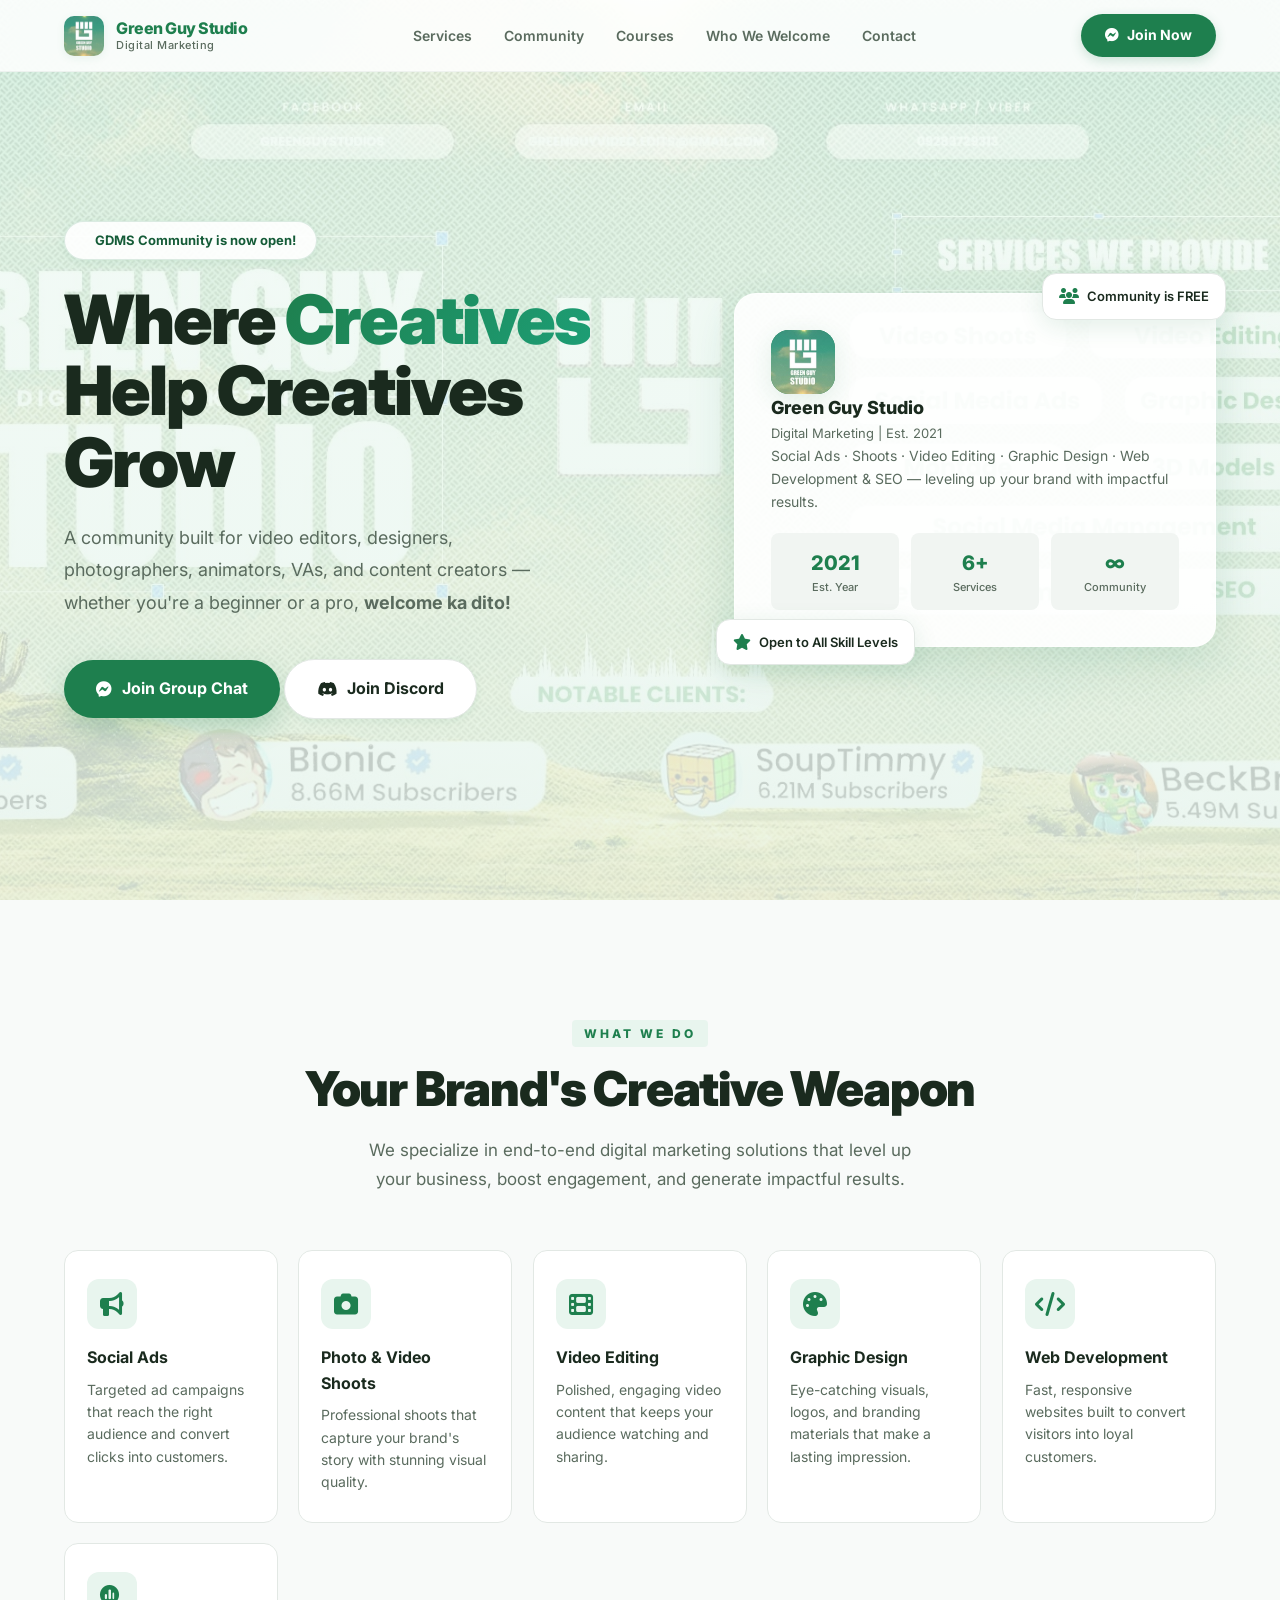
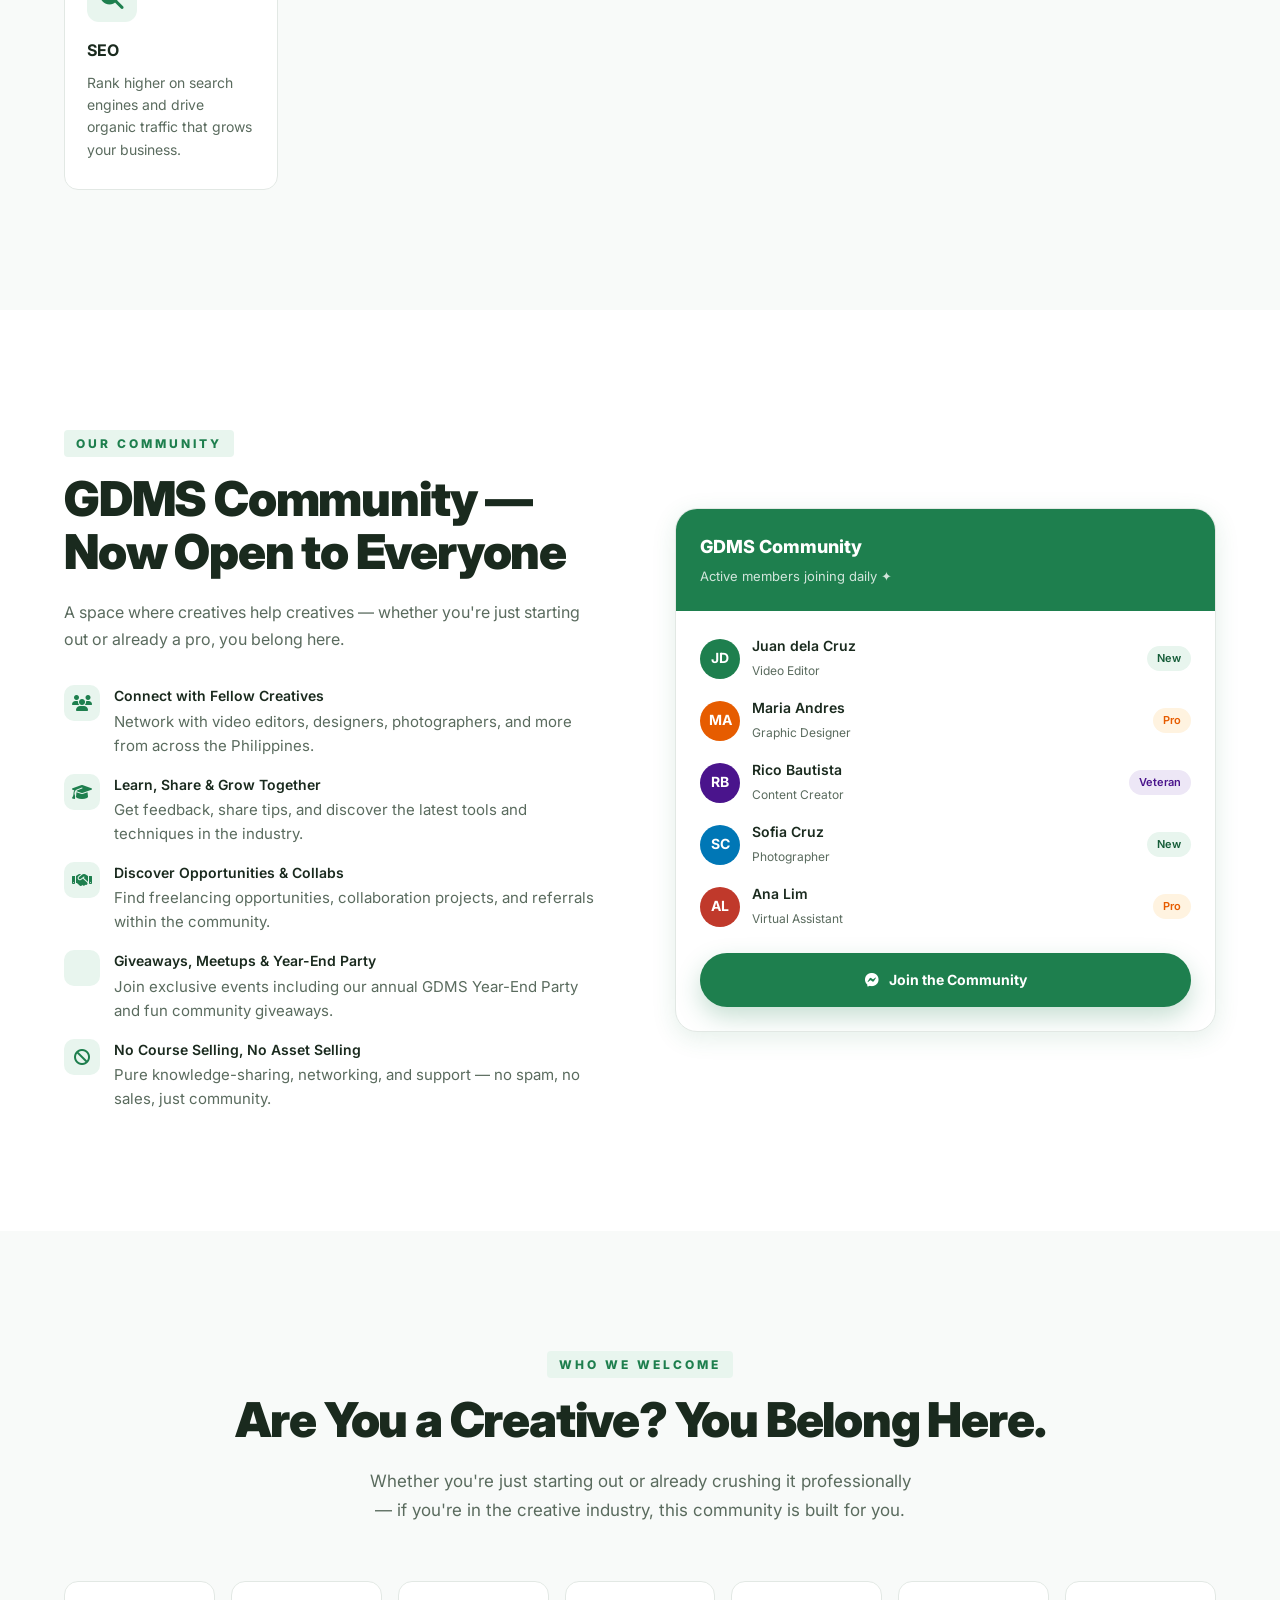
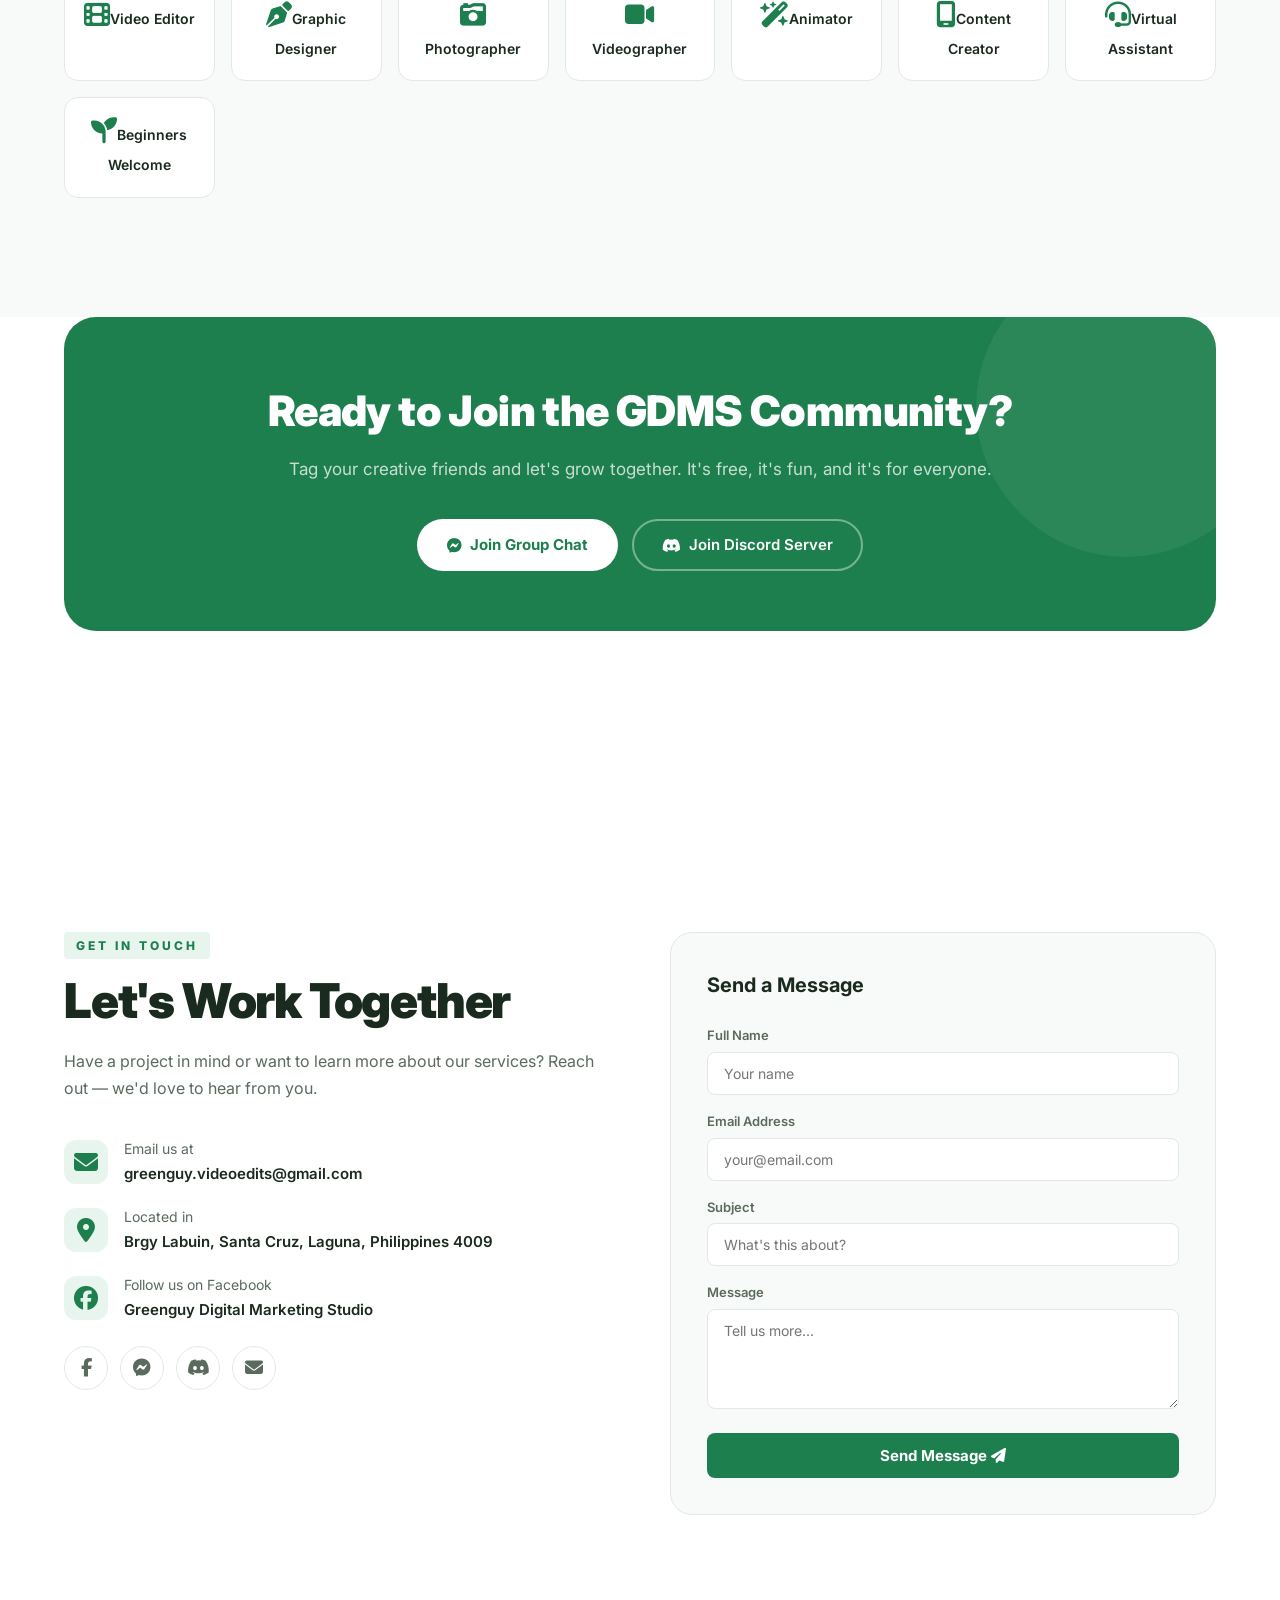
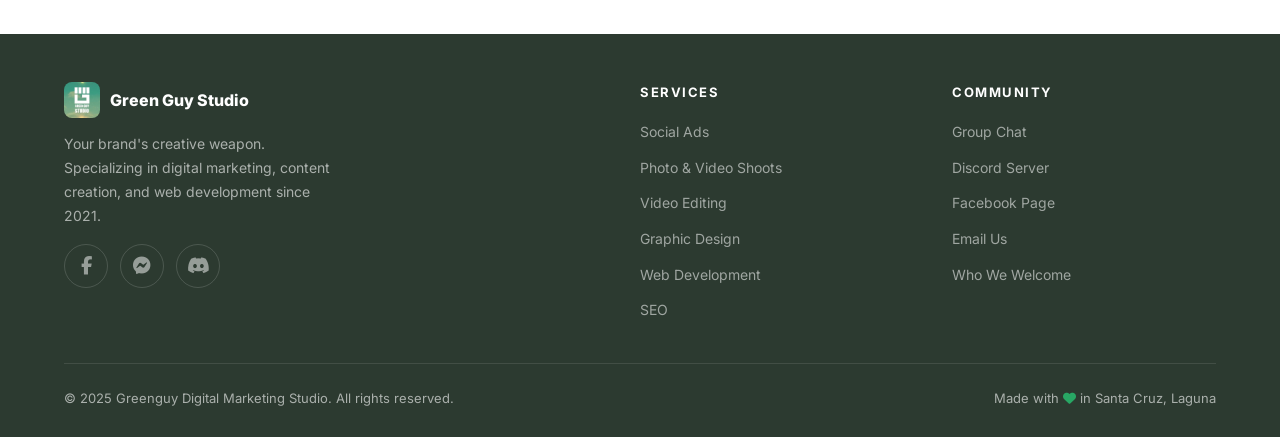
==== index.html @ 5ee25c21 "Initial commit: Organized project structure, added favicon, hero background, and courses page" ====
<!DOCTYPE html>
<html lang="en">
<head>
<meta charset="UTF-8" />
<meta name="viewport" content="width=device-width, initial-scale=1.0" />
<title>GDMS Community | Greenguy Digital Marketing Studio</title>
<link rel="icon" type="image/jpeg" href="assets/images/logo.jpg" />
<link rel="preconnect" href="https://fonts.googleapis.com" />
<link rel="preconnect" href="https://fonts.gstatic.com" crossorigin />
<link href="https://fonts.googleapis.com/css2?family=Inter:wght@300;400;500;600;700;800;900&display=swap" rel="stylesheet" />
<link rel="stylesheet" href="https://cdnjs.cloudflare.com/ajax/libs/font-awesome/6.5.0/css/all.min.css" />
<link rel="stylesheet" href="css/style.css" />
</head>
<body class="loading">

<!-- LOADER -->
<div id="loader" class="loader-wrapper">
  <div class="loader-content">
    <img src="assets/images/logo.jpg" alt="Logo" class="loader-logo">
    <div class="loader-bar"></div>
  </div>
</div>

<!-- NAV -->
<nav id="navbar">
  <a class="nav-logo" href="#">
    <img src="assets/images/logo.jpg" alt="Green Guy Studio Logo">
    <div class="nav-logo-text">Green Guy Studio <span>Digital Marketing</span></div>
  </a>
  <ul class="nav-links">
    <li><a href="#services">Services</a></li>
    <li><a href="#community">Community</a></li>
    <li><a href="courses.html">Courses</a></li>
    <li><a href="#join">Who We Welcome</a></li>
    <li><a href="#contact">Contact</a></li>
  </ul>
  <a href="https://m.me/j/AbZOnZR2vl02426i/" class="nav-cta" target="_blank"><i class="fa-brands fa-facebook-messenger"></i> Join Now</a>
  <button class="hamburger" id="hamburger" aria-label="Menu">
    <span></span><span></span><span></span>
  </button>
</nav>

<div class="mobile-menu" id="mobileMenu">
  <a href="#services" onclick="closeMobile()">Services</a>
  <a href="#community" onclick="closeMobile()">Community</a>
  <a href="courses.html" onclick="closeMobile()">Courses</a>
  <a href="#join" onclick="closeMobile()">Who We Welcome</a>
  <a href="#contact" onclick="closeMobile()">Contact</a>
  <a href="https://m.me/j/AbZOnZR2vl02426i/" target="_blank" style="color:var(--green);font-weight:700;">Join the Community →</a>
</div>

<!-- HERO -->
<section class="hero" id="home">
  <div class="hero-inner max-w">
    <div class="hero-content reveal">
      <div class="hero-badge"><span class="dot"></span> GDMS Community is now open!</div>
      <h1>Where <em>Creatives</em><br>Help Creatives Grow</h1>
      <p class="hero-desc">A community built for video editors, designers, photographers, animators, VAs, and content creators — whether you're a beginner or a pro, <strong>welcome ka dito!</strong></p>
      <div class="hero-btns">
        <a href="https://m.me/j/AbZOnZR2vl02426i/" target="_blank" class="btn-primary"><i class="fa-brands fa-facebook-messenger"></i> Join Group Chat</a>
        <a href="https://discord.gg/hYRzsxUc" target="_blank" class="btn-secondary"><i class="fa-brands fa-discord"></i> Join Discord</a>
      </div>
    </div>
    <div class="hero-visual reveal">
      <div class="hero-card-main">
        <div class="logo-wrap">
          <div class="logo-box">
            <img src="assets/images/logo.jpg" alt="Green Guy Studio Logo">
          </div>
          <div>
            <h3>Green Guy Studio</h3>
            <p>Digital Marketing | Est. 2021</p>
          </div>
        </div>
        <p style="font-size:14px;color:var(--text-muted);line-height:1.65;">Social Ads · Shoots · Video Editing · Graphic Design · Web Development &amp; SEO — leveling up your brand with impactful results.</p>
        <div class="stats-row">
          <div class="stat-box"><div class="stat-num">2021</div><div class="stat-lbl">Est. Year</div></div>
          <div class="stat-box"><div class="stat-num">6+</div><div class="stat-lbl">Services</div></div>
          <div class="stat-box"><div class="stat-num">∞</div><div class="stat-lbl">Community</div></div>
        </div>
      </div>
      <div class="badge-float top"><i class="fa-solid fa-users"></i> Community is FREE</div>
      <div class="badge-float bot"><i class="fa-solid fa-star"></i> Open to All Skill Levels</div>
    </div>
  </div>
</section>

<!-- SERVICES -->
<section class="services" id="services">
  <div class="max-w">
    <div class="center reveal">
      <div class="section-label">What We Do</div>
      <h2 class="section-title">Your Brand's Creative Weapon</h2>
      <p class="section-sub">We specialize in end-to-end digital marketing solutions that level up your business, boost engagement, and generate impactful results.</p>
    </div>
    <div class="services-grid">
      <div class="service-card reveal">
        <div class="service-icon"><i class="fa-solid fa-bullhorn"></i></div>
        <h3>Social Ads</h3>
        <p>Targeted ad campaigns that reach the right audience and convert clicks into customers.</p>
      </div>
      <div class="service-card reveal">
        <div class="service-icon"><i class="fa-solid fa-camera"></i></div>
        <h3>Photo & Video Shoots</h3>
        <p>Professional shoots that capture your brand's story with stunning visual quality.</p>
      </div>
      <div class="service-card reveal">
        <div class="service-icon"><i class="fa-solid fa-film"></i></div>
        <h3>Video Editing</h3>
        <p>Polished, engaging video content that keeps your audience watching and sharing.</p>
      </div>
      <div class="service-card reveal">
        <div class="service-icon"><i class="fa-solid fa-palette"></i></div>
        <h3>Graphic Design</h3>
        <p>Eye-catching visuals, logos, and branding materials that make a lasting impression.</p>
      </div>
      <div class="service-card reveal">
        <div class="service-icon"><i class="fa-solid fa-code"></i></div>
        <h3>Web Development</h3>
        <p>Fast, responsive websites built to convert visitors into loyal customers.</p>
      </div>
      <div class="service-card reveal">
        <div class="service-icon"><i class="fa-solid fa-magnifying-glass-chart"></i></div>
        <h3>SEO</h3>
        <p>Rank higher on search engines and drive organic traffic that grows your business.</p>
      </div>
    </div>
  </div>
</section>

<!-- COMMUNITY -->
<section id="community">
  <div class="max-w community-inner">
    <div class="reveal">
      <div class="section-label">Our Community</div>
      <h2 class="section-title">GDMS Community — Now Open to Everyone</h2>
      <p style="font-size:16px;color:var(--text-muted);line-height:1.7;margin-bottom:8px;">A space where creatives help creatives — whether you're just starting out or already a pro, you belong here.</p>
      <ul class="benefits-list">
        <li>
          <div class="icon-wrap"><i class="fa-solid fa-users"></i></div>
          <div><strong>Connect with Fellow Creatives</strong>Network with video editors, designers, photographers, and more from across the Philippines.</div>
        </li>
        <li>
          <div class="icon-wrap"><i class="fa-solid fa-graduation-cap"></i></div>
          <div><strong>Learn, Share & Grow Together</strong>Get feedback, share tips, and discover the latest tools and techniques in the industry.</div>
        </li>
        <li>
          <div class="icon-wrap"><i class="fa-solid fa-handshake"></i></div>
          <div><strong>Discover Opportunities & Collabs</strong>Find freelancing opportunities, collaboration projects, and referrals within the community.</div>
        </li>
        <li>
          <div class="icon-wrap"><i class="fa-solid fa-party-horn"></i></div>
          <div><strong>Giveaways, Meetups & Year-End Party</strong>Join exclusive events including our annual GDMS Year-End Party and fun community giveaways.</div>
        </li>
        <li>
          <div class="icon-wrap"><i class="fa-solid fa-ban"></i></div>
          <div><strong>No Course Selling, No Asset Selling</strong>Pure knowledge-sharing, networking, and support — no spam, no sales, just community.</div>
        </li>
      </ul>
    </div>
    <div class="community-visual reveal">
      <div class="comm-card">
        <div class="comm-card-header">
          <h3>GDMS Community</h3>
          <p>Active members joining daily ✦</p>
        </div>
        <div class="comm-card-body">
          <div class="member-row">
            <div class="avatar" style="background:#1e7f4e;">JD</div>
            <div class="member-info"><strong>Juan dela Cruz</strong><span>Video Editor</span></div>
            <span class="member-badge badge-new">New</span>
          </div>
          <div class="member-row">
            <div class="avatar" style="background:#e65c00;">MA</div>
            <div class="member-info"><strong>Maria Andres</strong><span>Graphic Designer</span></div>
            <span class="member-badge badge-pro">Pro</span>
          </div>
          <div class="member-row">
            <div class="avatar" style="background:#4a148c;">RB</div>
            <div class="member-info"><strong>Rico Bautista</strong><span>Content Creator</span></div>
            <span class="member-badge badge-vet">Veteran</span>
          </div>
          <div class="member-row">
            <div class="avatar" style="background:#0077b6;">SC</div>
            <div class="member-info"><strong>Sofia Cruz</strong><span>Photographer</span></div>
            <span class="member-badge badge-new">New</span>
          </div>
          <div class="member-row">
            <div class="avatar" style="background:#c0392b;">AL</div>
            <div class="member-info"><strong>Ana Lim</strong><span>Virtual Assistant</span></div>
            <span class="member-badge badge-pro">Pro</span>
          </div>
          <div style="text-align:center;margin-top:8px;">
            <a href="https://m.me/j/AbZOnZR2vl02426i/" target="_blank" class="btn-primary" style="width:100%;justify-content:center;font-size:14px;">
              <i class="fa-brands fa-facebook-messenger"></i> Join the Community
            </a>
          </div>
        </div>
      </div>
    </div>
  </div>
</section>

<!-- WHO WE WELCOME -->
<section class="welcome" id="join">
  <div class="max-w">
    <div class="center reveal">
      <div class="section-label">Who We Welcome</div>
      <h2 class="section-title">Are You a Creative? You Belong Here.</h2>
      <p class="section-sub">Whether you're just starting out or already crushing it professionally — if you're in the creative industry, this community is built for you.</p>
    </div>
    <div class="roles-grid reveal">
      <div class="role-pill"><i class="fa-solid fa-film"></i>Video Editor</div>
      <div class="role-pill"><i class="fa-solid fa-pen-nib"></i>Graphic Designer</div>
      <div class="role-pill"><i class="fa-solid fa-camera-retro"></i>Photographer</div>
      <div class="role-pill"><i class="fa-solid fa-video"></i>Videographer</div>
      <div class="role-pill"><i class="fa-solid fa-wand-magic-sparkles"></i>Animator</div>
      <div class="role-pill"><i class="fa-solid fa-mobile-screen"></i>Content Creator</div>
      <div class="role-pill"><i class="fa-solid fa-headset"></i>Virtual Assistant</div>
      <div class="role-pill"><i class="fa-solid fa-seedling"></i>Beginners Welcome</div>
    </div>
  </div>
</section>

<!-- CTA BANNER -->
<div style="padding: 0 5% 90px;">
  <div class="cta-banner max-w reveal">
    <h2>Ready to Join the GDMS Community?</h2>
    <p>Tag your creative friends and let's grow together. It's free, it's fun, and it's for everyone.</p>
    <div class="cta-btns">
      <a href="https://m.me/j/AbZOnZR2vl02426i/" target="_blank" class="btn-white"><i class="fa-brands fa-facebook-messenger"></i> Join Group Chat</a>
      <a href="https://discord.gg/hYRzsxUc" target="_blank" class="btn-outline-white"><i class="fa-brands fa-discord"></i> Join Discord Server</a>
    </div>
  </div>
</div>

<!-- CONTACT -->
<section id="contact">
  <div class="max-w contact-inner">
    <div class="reveal">
      <div class="section-label">Get in Touch</div>
      <h2 class="section-title">Let's Work Together</h2>
      <p style="font-size:16px;color:var(--text-muted);line-height:1.7;margin-bottom:36px;">Have a project in mind or want to learn more about our services? Reach out — we'd love to hear from you.</p>
      <div class="contact-info">
        <div class="contact-item">
          <div class="contact-icon"><i class="fa-solid fa-envelope"></i></div>
          <div>
            <p>Email us at</p>
            <a href="mailto:greenguy.videoedits@gmail.com">greenguy.videoedits@gmail.com</a>
          </div>
        </div>
        <div class="contact-item">
          <div class="contact-icon"><i class="fa-solid fa-location-dot"></i></div>
          <div>
            <p>Located in</p>
            <a href="#">Brgy Labuin, Santa Cruz, Laguna, Philippines 4009</a>
          </div>
        </div>
        <div class="contact-item">
          <div class="contact-icon"><i class="fa-brands fa-facebook"></i></div>
          <div>
            <p>Follow us on Facebook</p>
            <a href="https://www.facebook.com/greenguydms/" target="_blank">Greenguy Digital Marketing Studio</a>
          </div>
        </div>
      </div>
      <div class="social-links" style="margin-top:24px;">
        <a href="https://www.facebook.com/greenguydms/" target="_blank" class="social-btn" aria-label="Facebook"><i class="fa-brands fa-facebook-f"></i></a>
        <a href="https://m.me/j/AbZOnZR2vl02426i/" target="_blank" class="social-btn" aria-label="Messenger"><i class="fa-brands fa-facebook-messenger"></i></a>
        <a href="https://discord.gg/hYRzsxUc" target="_blank" class="social-btn" aria-label="Discord"><i class="fa-brands fa-discord"></i></a>
        <a href="mailto:greenguy.videoedits@gmail.com" class="social-btn" aria-label="Email"><i class="fa-solid fa-envelope"></i></a>
      </div>
    </div>
    <div class="contact-form reveal">
      <h3>Send a Message</h3>
      <form onsubmit="handleForm(event)">
        <div class="form-group">
          <label>Full Name</label>
          <input type="text" placeholder="Your name" required />
        </div>
        <div class="form-group">
          <label>Email Address</label>
          <input type="email" placeholder="your@email.com" required />
        </div>
        <div class="form-group">
          <label>Subject</label>
          <input type="text" placeholder="What's this about?" />
        </div>
        <div class="form-group">
          <label>Message</label>
          <textarea placeholder="Tell us more..."></textarea>
        </div>
        <button type="submit" class="form-submit" id="submitBtn">Send Message <i class="fa-solid fa-paper-plane"></i></button>
      </form>
    </div>
  </div>
</section>

<!-- FOOTER -->
<footer>
  <div class="footer-inner">
    <div class="footer-brand">
      <div class="logo-row">
        <img src="assets/images/logo.jpg" alt="Green Guy Studio Logo">
        <strong>Green Guy Studio</strong>
      </div>
      <p>Your brand's creative weapon. Specializing in digital marketing, content creation, and web development since 2021.</p>
      <div class="social-links" style="margin-top:16px;">
        <a href="https://www.facebook.com/greenguydms/" target="_blank" class="social-btn" aria-label="Facebook" style="border-color:rgba(255,255,255,.15);color:rgba(255,255,255,.5);background:transparent;"><i class="fa-brands fa-facebook-f"></i></a>
        <a href="https://m.me/j/AbZOnZR2vl02426i/" target="_blank" class="social-btn" aria-label="Messenger" style="border-color:rgba(255,255,255,.15);color:rgba(255,255,255,.5);background:transparent;"><i class="fa-brands fa-facebook-messenger"></i></a>
        <a href="https://discord.gg/hYRzsxUc" target="_blank" class="social-btn" aria-label="Discord" style="border-color:rgba(255,255,255,.15);color:rgba(255,255,255,.5);background:transparent;"><i class="fa-brands fa-discord"></i></a>
      </div>
    </div>
    <div class="footer-links">
      <h4>Services</h4>
      <ul>
        <li><a href="#services">Social Ads</a></li>
        <li><a href="#services">Photo & Video Shoots</a></li>
        <li><a href="#services">Video Editing</a></li>
        <li><a href="#services">Graphic Design</a></li>
        <li><a href="#services">Web Development</a></li>
        <li><a href="#services">SEO</a></li>
      </ul>
    </div>
    <div class="footer-links">
      <h4>Community</h4>
      <ul>
        <li><a href="https://m.me/j/AbZOnZR2vl02426i/" target="_blank">Group Chat</a></li>
        <li><a href="https://discord.gg/hYRzsxUc" target="_blank">Discord Server</a></li>
        <li><a href="https://www.facebook.com/greenguydms/" target="_blank">Facebook Page</a></li>
        <li><a href="mailto:greenguy.videoedits@gmail.com">Email Us</a></li>
        <li><a href="#join">Who We Welcome</a></li>
      </ul>
    </div>
  </div>
  <div class="footer-bottom">
    <span>© 2025 Greenguy Digital Marketing Studio. All rights reserved.</span>
    <span>Made with <i class="fa-solid fa-heart" style="color:#28a764;"></i> in Santa Cruz, Laguna</span>
  </div>
</footer>

<script src="js/script.js"></script>
</body>
</html>
---- css/style.css ----
*, *::before, *::after { box-sizing: border-box; margin: 0; padding: 0; }

:root {
  --green: #1e7f4e;
  --green-light: #28a764;
  --green-pale: #e8f5ee;
  --green-dark: #155c38;
  --teal: #1d9e75;
  --white: #ffffff;
  --off-white: #f8faf9;
  --gray-100: #f1f5f2;
  --gray-200: #e2e8e4;
  --gray-400: #9aab9e;
  --gray-600: #5a6b5e;
  --gray-800: #2c3a30;
  --text-main: #1a2a1e;
  --text-muted: #5a6b5e;
  --radius-sm: 8px;
  --radius-md: 14px;
  --radius-lg: 22px;
  --radius-xl: 32px;
  --shadow-sm: 0 2px 8px rgba(30,127,78,0.08);
  --shadow-md: 0 6px 24px rgba(30,127,78,0.12);
  --shadow-lg: 0 16px 48px rgba(30,127,78,0.16);
}

html { scroll-behavior: smooth; }

body {
  font-family: 'Inter', sans-serif;
  color: var(--text-main);
  background: var(--white);
  line-height: 1.6;
  overflow-x: hidden;
  -webkit-font-smoothing: antialiased;
  -moz-osx-font-smoothing: grayscale;
}

body.loading { 
  overflow: hidden; 
  height: 100vh;
}

/* ── LOADER ── */
.loader-wrapper {
  position: fixed;
  top: 0;
  left: 0;
  width: 100%;
  height: 100%;
  background: var(--white);
  display: flex;
  align-items: center;
  justify-content: center;
  z-index: 10000;
  transition: opacity 0.6s cubic-bezier(0.4, 0, 0.2, 1), visibility 0.6s;
}

.loader-wrapper.hidden {
  opacity: 0;
  visibility: hidden;
  pointer-events: none;
}

.loader-content {
  text-align: center;
  position: relative;
  transform: translateY(0);
  transition: transform 0.6s ease;
}

.loader-wrapper.hidden .loader-content {
  transform: translateY(-20px);
}

.loader-logo {
  width: 90px;
  height: 90px;
  border-radius: 20px;
  margin-bottom: 24px;
  box-shadow: var(--shadow-md);
  animation: logoPulse 2s ease-in-out infinite;
  object-fit: cover;
}

.loader-bar {
  width: 140px;
  height: 4px;
  background: var(--gray-100);
  border-radius: 10px;
  margin: 0 auto;
  overflow: hidden;
  position: relative;
}

.loader-bar::after {
  content: '';
  position: absolute;
  top: 0;
  left: -100%;
  width: 100%;
  height: 100%;
  background: var(--green);
  border-radius: 10px;
  animation: loadingProgress 1.8s cubic-bezier(0.65, 0, 0.35, 1) infinite;
}

@keyframes logoPulse {
  0%, 100% { transform: scale(1); filter: brightness(1); }
  50% { transform: scale(1.05); filter: brightness(1.1); }
}

@keyframes loadingProgress {
  0% { left: -100%; }
  50% { left: 0; }
  100% { left: 100%; }
}

/* ── NAV ── */
nav {
  position: fixed; top: 0; left: 0; right: 0; z-index: 1000;
  background: rgba(255,255,255,0.85);
  backdrop-filter: blur(20px);
  -webkit-backdrop-filter: blur(20px);
  border-bottom: 1px solid rgba(226, 232, 228, 0.5);
  padding: 0 5%;
  display: flex; align-items: center; justify-content: space-between;
  height: 72px;
  transition: all 0.4s cubic-bezier(0.4, 0, 0.2, 1);
}

nav.scrolled { 
  background: rgba(255,255,255,0.95);
  height: 64px;
  box-shadow: var(--shadow-sm); 
}

.nav-logo { display: flex; align-items: center; gap: 12px; text-decoration: none; }
.nav-logo img { 
  height: 40px; 
  width: 40px; 
  object-fit: cover; 
  border-radius: 10px;
  box-shadow: var(--shadow-sm);
  transition: transform 0.3s ease;
}
.nav-logo:hover img { transform: rotate(-5deg) scale(1.05); }

.nav-logo-text { font-size: 16px; font-weight: 800; color: var(--green); line-height: 1.1; letter-spacing: -0.5px; }
.nav-logo-text span { font-weight: 500; color: var(--text-muted); font-size: 11px; display: block; letter-spacing: 0.5px; margin-top: 2px; }

.nav-links { display: flex; align-items: center; gap: 32px; list-style: none; }
.nav-links a { 
  text-decoration: none; 
  font-size: 14px; 
  font-weight: 600; 
  color: var(--text-muted); 
  transition: all 0.3s ease;
  position: relative;
}
.nav-links a::after {
  content: '';
  position: absolute;
  bottom: -4px;
  left: 0;
  width: 0;
  height: 2px;
  background: var(--green);
  transition: width 0.3s ease;
}
.nav-links a:hover, .nav-links a.active { color: var(--green); }
.nav-links a:hover::after, .nav-links a.active::after { width: 100%; }

.nav-cta {
  background: var(--green); color: #fff; font-weight: 700; font-size: 14px;
  padding: 10px 24px; border-radius: 50px; text-decoration: none;
  display: flex; align-items: center; gap: 8px;
  transition: all 0.3s ease;
  box-shadow: 0 4px 12px rgba(30,127,78,0.2);
}
.nav-cta:hover { 
  background: var(--green-dark); 
  transform: translateY(-2px); 
  box-shadow: 0 6px 20px rgba(30,127,78,0.3); 
}

.hamburger { display: none; flex-direction: column; gap: 6px; cursor: pointer; background: none; border: none; padding: 8px; z-index: 1001; }
.hamburger span { width: 26px; height: 2.5px; background: var(--text-main); border-radius: 10px; transition: all 0.3s cubic-bezier(0.4, 0, 0.2, 1); }

.mobile-menu {
  display: none; position: fixed; top: 0; left: 0; right: 0; bottom: 0;
  background: var(--white);
  padding: 100px 8% 40px; flex-direction: column; gap: 24px; z-index: 999;
  transform: translateX(100%);
  transition: transform 0.5s cubic-bezier(0.4, 0, 0.2, 1);
}
.mobile-menu.open { display: flex; transform: translateX(0); }
.mobile-menu a { 
  text-decoration: none; 
  color: var(--text-main); 
  font-weight: 700; 
  font-size: 24px;
  transition: color 0.3s ease;
}
.mobile-menu a:hover { color: var(--green); }

/* ── HERO ── */
/* ── HERO ── */
.hero {
  min-height: 100vh; display: flex; align-items: center;
  padding: 120px 5% 80px;
  background: linear-gradient(rgba(240, 250, 245, 0.75), rgba(232, 245, 238, 0.85)), url('../assets/images/hero.jpg');
  background-size: cover;
  background-position: center;
  background-attachment: fixed;
  position: relative; overflow: hidden;
}

.hero-inner { max-width: 1240px; margin: auto; display: grid; grid-template-columns: 1.1fr 0.9fr; gap: 80px; align-items: center; width: 100%; position: relative; z-index: 1; }

.hero-badge {
  display: inline-flex; align-items: center; gap: 10px;
  background: rgba(255,255,255,0.9); 
  backdrop-filter: blur(10px);
  border: 1px solid rgba(30,127,78,0.15); 
  border-radius: 50px;
  padding: 8px 20px; font-size: 13px; font-weight: 700; color: var(--green-dark);
  margin-bottom: 24px; box-shadow: var(--shadow-sm);
}

.hero h1 { font-size: clamp(40px, 6vw, 68px); font-weight: 900; line-height: 1.05; color: var(--text-main); margin-bottom: 24px; letter-spacing: -2px; }
.hero h1 em { 
  color: var(--green); 
  font-style: normal; 
  background: linear-gradient(120deg, var(--green) 0%, var(--teal) 100%);
  -webkit-background-clip: text;
  background-clip: text;
  -webkit-text-fill-color: transparent;
}
.hero-desc { font-size: 18px; color: var(--text-muted); line-height: 1.8; margin-bottom: 40px; max-width: 520px; }

.btn-primary {
  display: inline-flex; align-items: center; gap: 10px;
  background: var(--green); color: #fff; font-weight: 700; font-size: 16px;
  padding: 16px 32px; border-radius: 50px; text-decoration: none;
  box-shadow: 0 10px 25px rgba(30,127,78,0.25);
  transition: all 0.3s cubic-bezier(0.4, 0, 0.2, 1);
}
.btn-primary:hover { 
  background: var(--green-dark); 
  transform: translateY(-3px) scale(1.02); 
  box-shadow: 0 15px 35px rgba(30,127,78,0.3); 
}

.btn-secondary {
  display: inline-flex; align-items: center; gap: 10px;
  background: var(--white); color: var(--text-main); font-weight: 700; font-size: 16px;
  padding: 16px 32px; border-radius: 50px; text-decoration: none;
  border: 1px solid var(--gray-200); box-shadow: var(--shadow-sm);
  transition: all 0.3s ease;
}
.btn-secondary:hover { 
  border-color: var(--green); 
  color: var(--green); 
  transform: translateY(-3px);
  box-shadow: var(--shadow-md);
}
.hero-visual { position: relative; }
.hero-card-main {
  background: rgba(255,255,255,0.9);
  backdrop-filter: blur(20px);
  border-radius: var(--radius-lg); padding: 36px;
  box-shadow: var(--shadow-lg); border: 1px solid rgba(255,255,255,0.5);
  transition: transform 0.5s ease;
}
.hero-card-main:hover { transform: translateY(-10px) rotate(1deg); }

.hero-card-main .logo-box { 
  width: 64px; height: 64px; 
  background: var(--green); 
  border-radius: 18px; 
  display: flex; align-items: center; justify-content: center; 
  overflow: hidden;
  box-shadow: var(--shadow-md);
}
.hero-card-main .logo-box img { width: 100%; height: 100%; object-fit: cover; }
.hero-card-main h3 { font-size: 18px; font-weight: 800; color: var(--text-main); }
.hero-card-main p { font-size: 13px; color: var(--text-muted); }
.stats-row { display: grid; grid-template-columns: repeat(3,1fr); gap: 12px; margin-top: 20px; }
.stat-box { background: var(--gray-100); border-radius: var(--radius-sm); padding: 14px 10px; text-align: center; }
.stat-num { font-size: 20px; font-weight: 800; color: var(--green); }
.stat-lbl { font-size: 11px; color: var(--text-muted); font-weight: 500; }
.badge-float {
  position: absolute; background: var(--white); border-radius: var(--radius-md);
  padding: 12px 16px; box-shadow: var(--shadow-md); border: 1px solid var(--gray-200);
  font-size: 13px; font-weight: 600; display: flex; align-items: center; gap: 8px;
}
.badge-float.top { top: -20px; right: -10px; }
.badge-float.bot { bottom: -18px; left: -18px; }
.badge-float i { color: var(--green); font-size: 16px; }

/* ── SECTION BASE ── */
section { padding: 120px 5%; position: relative; }

.section-label { 
  display: inline-block;
  font-size: 12px; font-weight: 800; letter-spacing: 3px; 
  text-transform: uppercase; color: var(--green); 
  margin-bottom: 16px; 
  padding: 4px 12px;
  background: var(--green-pale);
  border-radius: 4px;
}

.section-title { font-size: clamp(32px, 5vw, 48px); font-weight: 900; line-height: 1.1; color: var(--text-main); margin-bottom: 20px; letter-spacing: -1.2px; }
.section-sub { font-size: 17px; color: var(--text-muted); max-width: 560px; line-height: 1.7; margin-bottom: 56px; }
.center { text-align: center; }
.center .section-sub { margin-inline: auto; }
.max-w { max-width: 1200px; margin: auto; }

/* ── SERVICES ── */
.services { background: var(--off-white); }
.services-grid { display: grid; grid-template-columns: repeat(auto-fit, minmax(200px, 1fr)); gap: 20px; }
.service-card {
  background: var(--white); border-radius: var(--radius-md); padding: 28px 22px;
  border: 1px solid var(--gray-200); transition: transform .2s, box-shadow .2s, border-color .2s;
}
.service-card:hover { transform: translateY(-4px); box-shadow: var(--shadow-md); border-color: var(--green-light); }
.service-icon { width: 50px; height: 50px; background: var(--green-pale); border-radius: 12px; display: flex; align-items: center; justify-content: center; margin-bottom: 16px; }
.service-icon i { font-size: 22px; color: var(--green); }
.service-card h3 { font-size: 16px; font-weight: 700; color: var(--text-main); margin-bottom: 8px; }
.service-card p { font-size: 14px; color: var(--text-muted); line-height: 1.6; }

/* ── COMMUNITY ── */
.community-inner { display: grid; grid-template-columns: 1fr 1fr; gap: 70px; align-items: center; }
.benefits-list { list-style: none; display: flex; flex-direction: column; gap: 16px; margin-top: 32px; }
.benefits-list li { display: flex; align-items: flex-start; gap: 14px; font-size: 15px; color: var(--text-muted); }
.benefits-list li .icon-wrap { width: 36px; height: 36px; border-radius: 10px; background: var(--green-pale); display: flex; align-items: center; justify-content: center; flex-shrink: 0; }
.benefits-list li .icon-wrap i { color: var(--green); font-size: 16px; }
.benefits-list li strong { color: var(--text-main); display: block; font-weight: 600; font-size: 14px; margin-bottom: 2px; }
.community-visual { position: relative; }
.comm-card {
  background: var(--white); border-radius: var(--radius-lg); border: 1px solid var(--gray-200);
  box-shadow: var(--shadow-md); overflow: hidden;
}
.comm-card-header { background: var(--green); padding: 24px; color: #fff; }
.comm-card-header h3 { font-size: 18px; font-weight: 800; }
.comm-card-header p { font-size: 13px; opacity: .8; margin-top: 4px; }
.comm-card-body { padding: 24px; display: flex; flex-direction: column; gap: 14px; }
.member-row { display: flex; align-items: center; gap: 12px; }
.avatar { width: 40px; height: 40px; border-radius: 50%; display: flex; align-items: center; justify-content: center; font-size: 14px; font-weight: 700; color: #fff; flex-shrink: 0; }
.member-info { flex: 1; }
.member-info strong { font-size: 14px; font-weight: 600; color: var(--text-main); display: block; }
.member-info span { font-size: 12px; color: var(--text-muted); }
.member-badge { font-size: 11px; font-weight: 600; padding: 4px 10px; border-radius: 20px; }
.badge-new { background: #e8f5ee; color: var(--green-dark); }
.badge-pro { background: #fff3e0; color: #e65c00; }
.badge-vet { background: #ede7f6; color: #4a148c; }

/* ── WHO WE WELCOME ── */
.welcome { background: var(--off-white); }
.roles-grid { display: grid; grid-template-columns: repeat(auto-fit, minmax(150px, 1fr)); gap: 16px; }
.role-pill {
  background: var(--white); border: 1px solid var(--gray-200); border-radius: var(--radius-md);
  padding: 20px 16px; text-align: center; font-size: 14px; font-weight: 600; color: var(--text-main);
  transition: all .2s; cursor: default;
}
.role-pill:hover { border-color: var(--green); background: var(--green-pale); color: var(--green-dark); transform: translateY(-2px); }
.role-pill i { display: block; font-size: 26px; color: var(--green); margin-bottom: 10px; }

/* ── CTA BANNER ── */
.cta-banner {
  background: var(--green); border-radius: var(--radius-xl); padding: 60px 48px;
  text-align: center; margin: 0 5% 90px; max-width: 1200px; margin-inline: auto;
  position: relative; overflow: hidden;
}
.cta-banner::before {
  content: ''; position: absolute; top: -60px; right: -60px;
  width: 300px; height: 300px; border-radius: 50%;
  background: rgba(255,255,255,0.06);
}
.cta-banner h2 { font-size: clamp(26px, 4vw, 42px); font-weight: 900; color: #fff; margin-bottom: 12px; letter-spacing: -0.6px; }
.cta-banner p { font-size: 17px; color: rgba(255,255,255,.75); margin-bottom: 36px; }
.cta-btns { display: flex; gap: 14px; justify-content: center; flex-wrap: wrap; }
.btn-white {
  background: #fff; color: var(--green); font-weight: 700; font-size: 15px;
  padding: 14px 30px; border-radius: 50px; text-decoration: none; display: inline-flex; align-items: center; gap: 8px;
  transition: transform .15s, box-shadow .2s;
}
.btn-white:hover { transform: translateY(-2px); box-shadow: 0 8px 24px rgba(0,0,0,.15); }
.btn-outline-white {
  border: 2px solid rgba(255,255,255,.4); color: #fff; font-weight: 600; font-size: 15px;
  padding: 12px 28px; border-radius: 50px; text-decoration: none; display: inline-flex; align-items: center; gap: 8px;
  transition: border-color .2s, background .2s;
}
.btn-outline-white:hover { border-color: #fff; background: rgba(255,255,255,.1); }

/* ── CONTACT ── */
.contact-inner { display: grid; grid-template-columns: 1fr 1fr; gap: 60px; align-items: start; }
.contact-info { display: flex; flex-direction: column; gap: 20px; }
.contact-item { display: flex; align-items: center; gap: 16px; }
.contact-icon { width: 44px; height: 44px; border-radius: 12px; background: var(--green-pale); display: flex; align-items: center; justify-content: center; }
.contact-icon i { color: var(--green); font-size: 18px; }
.contact-item p { font-size: 14px; color: var(--text-muted); }
.contact-item a { color: var(--text-main); font-weight: 600; font-size: 15px; text-decoration: none; }
.contact-item a:hover { color: var(--green); }
.social-links { display: flex; gap: 12px; margin-top: 10px; }
.social-btn {
  width: 44px; height: 44px; border-radius: 50%; border: 1px solid var(--gray-200); background: var(--white);
  display: flex; align-items: center; justify-content: center; text-decoration: none;
  color: var(--text-muted); font-size: 18px; transition: all .2s;
}
.social-btn:hover { background: var(--green); border-color: var(--green); color: #fff; }
.contact-form { background: var(--off-white); border-radius: var(--radius-lg); padding: 36px; border: 1px solid var(--gray-200); }
.contact-form h3 { font-size: 20px; font-weight: 700; margin-bottom: 24px; }
.form-group { margin-bottom: 16px; }
.form-group label { display: block; font-size: 13px; font-weight: 600; color: var(--text-muted); margin-bottom: 6px; }
.form-group input, .form-group textarea {
  width: 100%; padding: 12px 16px; border: 1px solid var(--gray-200);
  border-radius: var(--radius-sm); font-family: 'Inter', sans-serif; font-size: 14px;
  color: var(--text-main); background: var(--white); outline: none;
  transition: border-color .2s;
}
.form-group input:focus, .form-group textarea:focus { border-color: var(--green); box-shadow: 0 0 0 3px rgba(30,127,78,.1); }
.form-group textarea { resize: vertical; min-height: 100px; }
.form-submit {
  width: 100%; background: var(--green); color: #fff; font-weight: 700; font-size: 15px;
  padding: 13px; border-radius: var(--radius-sm); border: none; cursor: pointer;
  font-family: 'Inter', sans-serif; transition: background .2s, transform .15s;
}
.form-submit:hover { background: var(--green-dark); transform: translateY(-1px); }

/* ── FOOTER ── */
footer {
  background: var(--gray-800); color: rgba(255,255,255,.6);
  padding: 48px 5% 28px;
}
.footer-inner { max-width: 1200px; margin: auto; display: grid; grid-template-columns: 2fr 1fr 1fr; gap: 48px; margin-bottom: 40px; }
.footer-brand .logo-row { display: flex; align-items: center; gap: 10px; margin-bottom: 14px; }
.footer-brand img { height: 36px; width: 36px; object-fit: contain; border-radius: 8px; }
.footer-brand strong { font-size: 16px; font-weight: 800; color: #fff; }
.footer-brand p { font-size: 14px; line-height: 1.7; max-width: 280px; }
.footer-links h4 { font-size: 13px; font-weight: 700; color: #fff; text-transform: uppercase; letter-spacing: 1.5px; margin-bottom: 16px; }
.footer-links ul { list-style: none; display: flex; flex-direction: column; gap: 10px; }
.footer-links a { color: rgba(255,255,255,.55); font-size: 14px; text-decoration: none; transition: color .2s; }
.footer-links a:hover { color: #fff; }
.footer-bottom { max-width: 1200px; margin: auto; border-top: 1px solid rgba(255,255,255,.1); padding-top: 24px; display: flex; justify-content: space-between; align-items: center; flex-wrap: gap; font-size: 13px; }
.footer-bottom a { color: rgba(255,255,255,.55); text-decoration: none; }
.footer-bottom a:hover { color: #fff; }

/* ── REVEAL ANIMATION ── */
.reveal { 
  opacity: 0; 
  transform: translateY(40px); 
  transition: opacity 0.8s cubic-bezier(0.2, 0.8, 0.2, 1), 
              transform 0.8s cubic-bezier(0.2, 0.8, 0.2, 1); 
  will-change: opacity, transform;
}
.reveal.visible { opacity: 1; transform: translateY(0); }

/* ── ICONS ── */
i[class*="fa-"] {
  display: inline-flex;
  align-items: center;
  justify-content: center;
  transition: transform 0.3s ease;
}
.service-icon i, .icon-wrap i, .contact-icon i {
  font-size: 24px;
}

/* ── RESPONSIVE FIXES ── */
@media (max-width: 1200px) {
  .hero-inner { gap: 40px; }
  .max-w { max-width: 95%; }
}

@media (max-width: 1024px) {
  .hero-inner { grid-template-columns: 1fr; text-align: center; gap: 60px; }
  .hero-desc { margin-inline: auto; }
  .hero-btns { justify-content: center; }
  .hero-visual { max-width: 600px; margin: 0 auto; }
  .hero-card-main { transform: none !important; }
  
  .community-inner, .contact-inner { grid-template-columns: 1fr; gap: 60px; }
  .footer-inner { grid-template-columns: 1.5fr 1fr 1fr; }
}

@media (max-width: 768px) {
  section { padding: 80px 5%; }
  .nav-links, .nav-cta { display: none; }
  .hamburger { display: flex; }
  
  .hero { background-attachment: scroll; padding-top: 100px; }
  .hero h1 { font-size: clamp(32px, 8vw, 48px); letter-spacing: -1px; }
  
  .services-grid { grid-template-columns: repeat(auto-fit, minmax(250px, 1fr)); gap: 16px; }
  .roles-grid { grid-template-columns: repeat(auto-fit, minmax(140px, 1fr)); }
  
  .footer-inner { grid-template-columns: 1fr; gap: 40px; text-align: center; }
  .footer-brand p { margin-inline: auto; }
  .footer-brand .logo-row, .social-links { justify-content: center; }
  .footer-bottom { flex-direction: column; gap: 12px; text-align: center; }
}

@media (max-width: 480px) {
  section { padding: 60px 5%; }
  .hero { padding-top: 90px; }
  .hero h1 { font-size: 32px; }
  .hero-btns .btn-primary, .hero-btns .btn-secondary { width: 100%; justify-content: center; }
  
  .section-title { font-size: 28px; }
  .loader-logo { width: 70px; height: 70px; }
  
  .contact-form { padding: 24px; }
  .cta-banner { padding: 40px 20px; }
  .cta-btns .btn-white, .cta-btns .btn-outline-white { width: 100%; justify-content: center; }
}
@media (max-width: 600px) {
  section { padding: 64px 5%; }
  .cta-banner { padding: 40px 24px; }
  .contact-form { padding: 24px; }
  .footer-bottom { flex-direction: column; gap: 8px; text-align: center; }
}
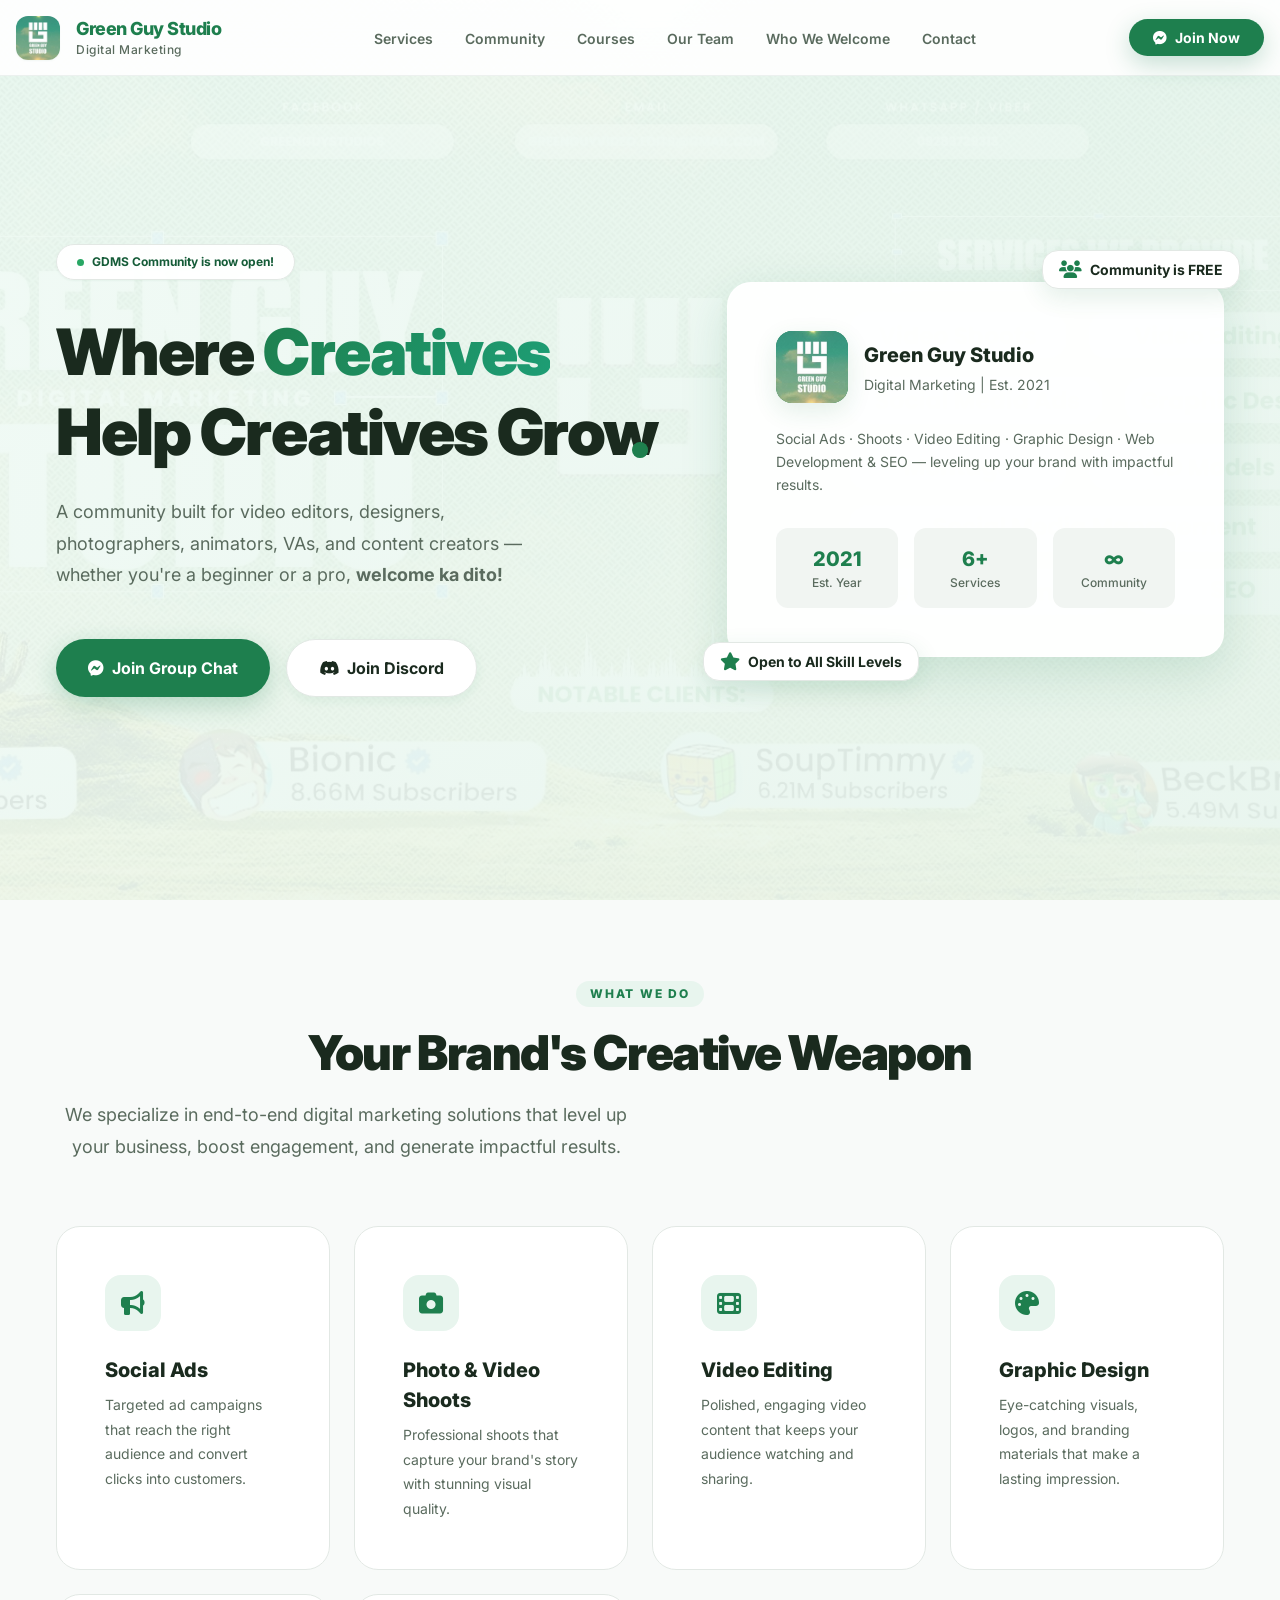
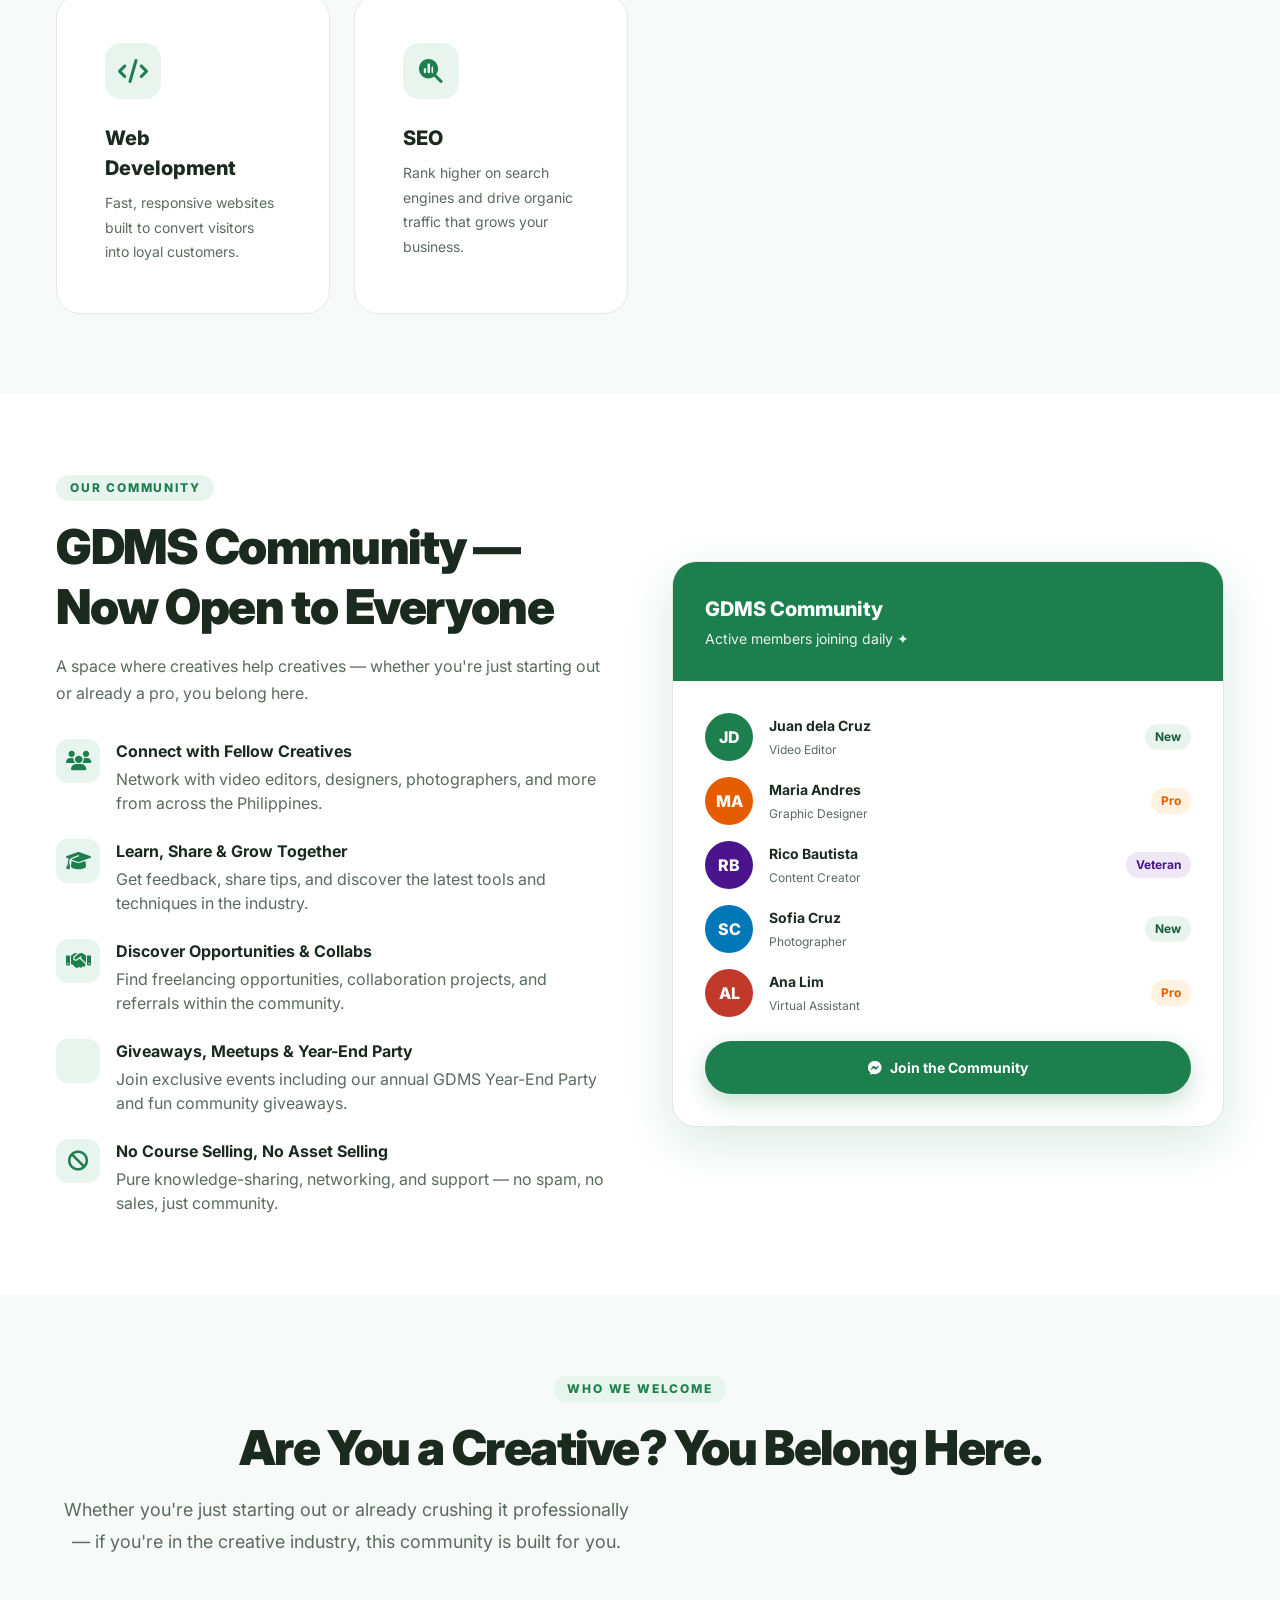
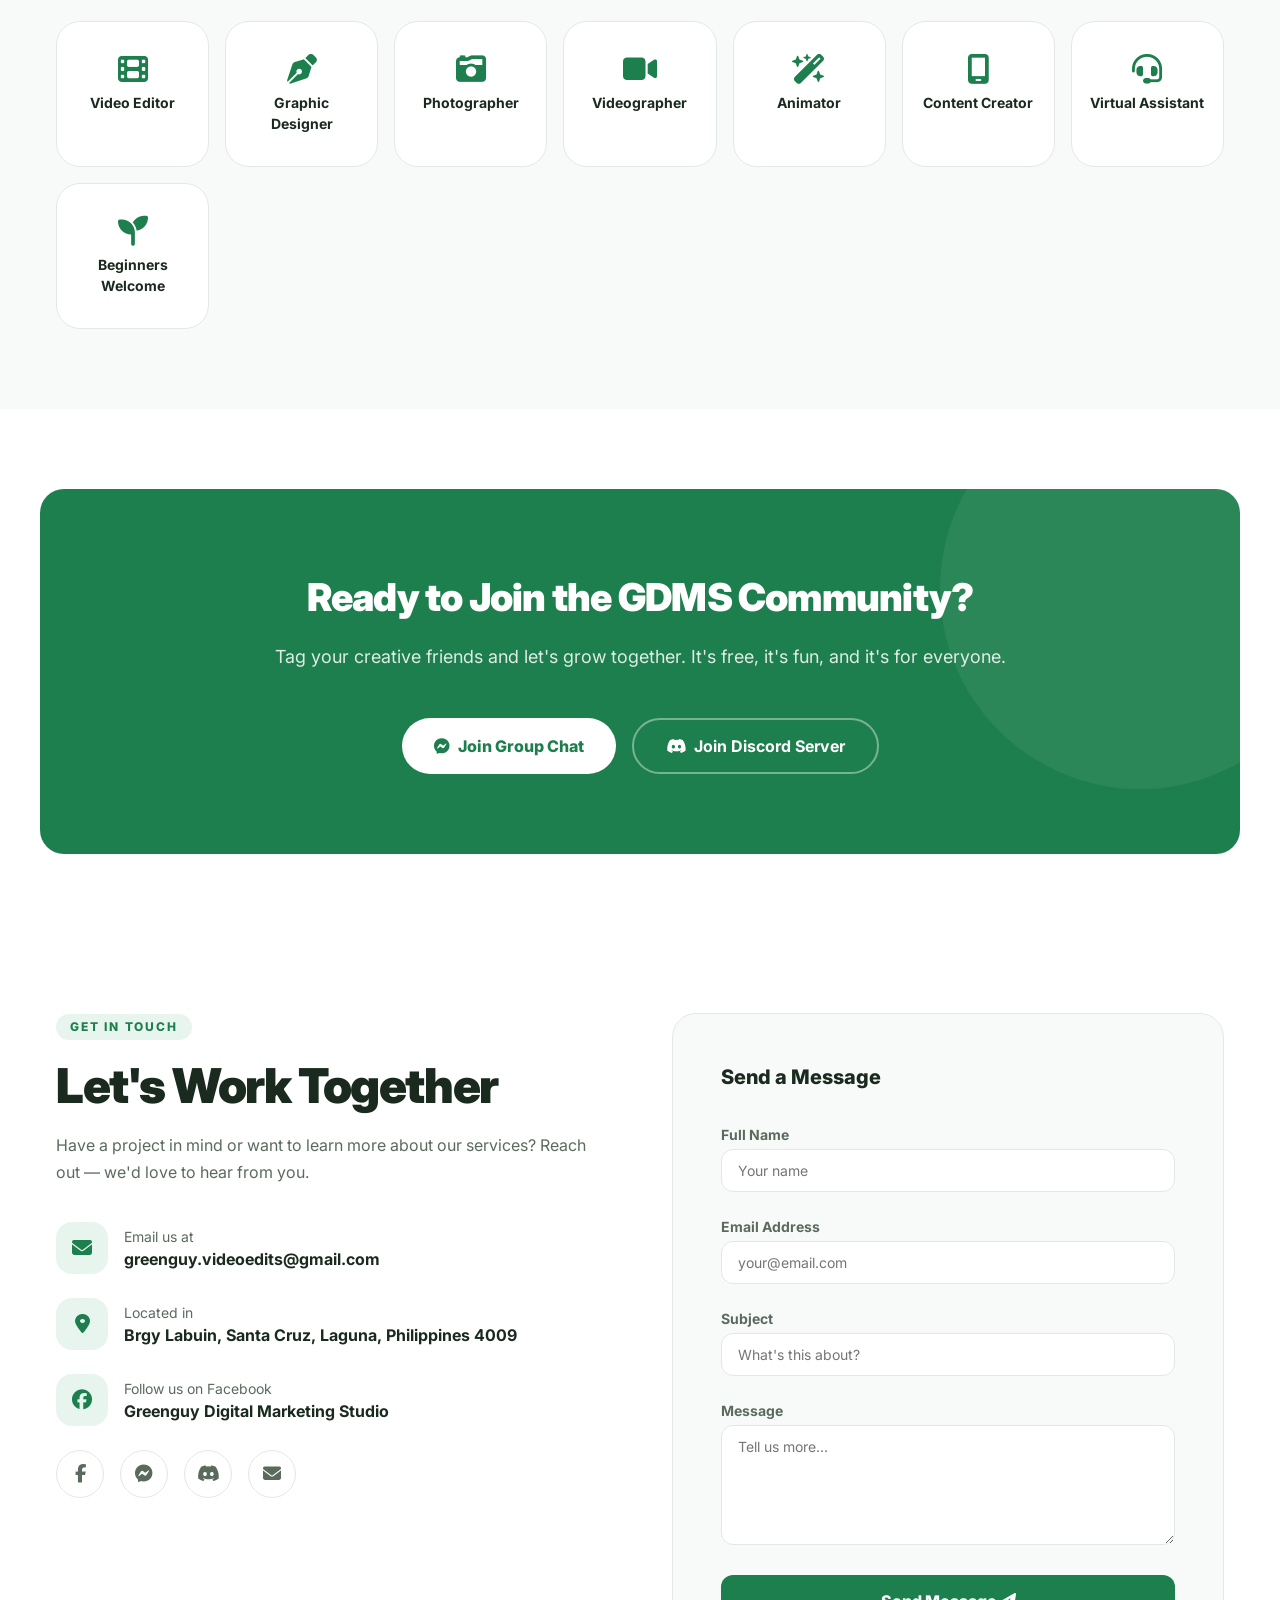
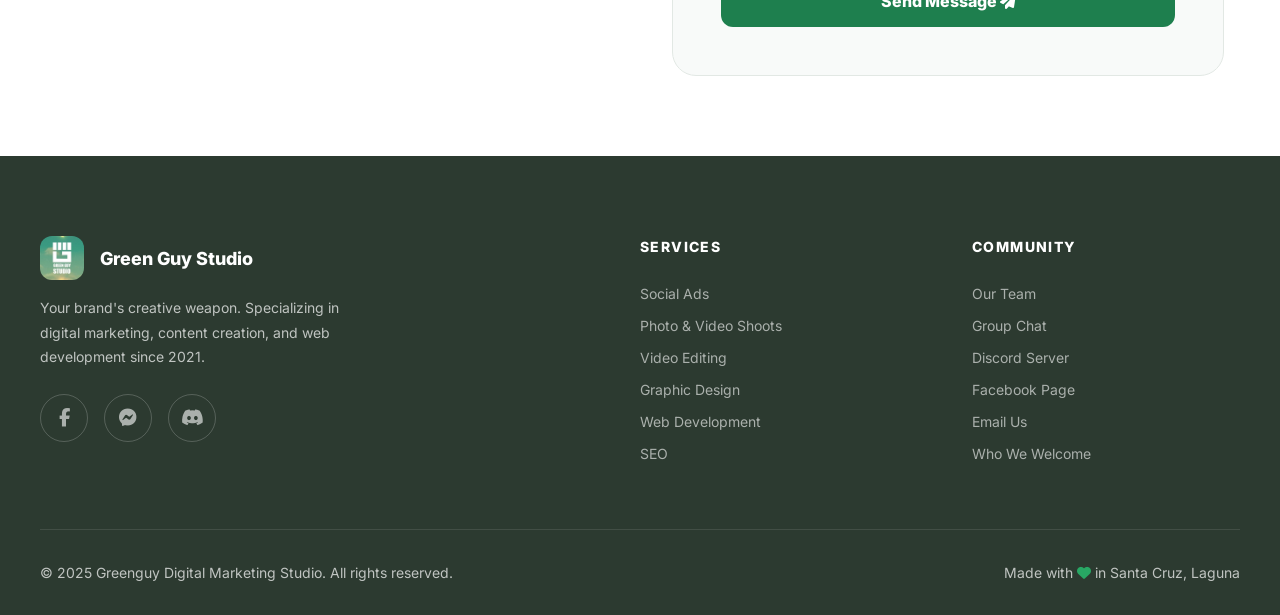
==== commit b13b839d: "Update: Added team page, admin page, cursor effects, flip cards, and improved UI/UX" ====
--- a/index.html
+++ b/index.html
@@ -31,11 +31,12 @@
     <li><a href="#services">Services</a></li>
     <li><a href="#community">Community</a></li>
     <li><a href="courses.html">Courses</a></li>
+    <li><a href="team.html">Our Team</a></li>
     <li><a href="#join">Who We Welcome</a></li>
     <li><a href="#contact">Contact</a></li>
   </ul>
   <a href="https://m.me/j/AbZOnZR2vl02426i/" class="nav-cta" target="_blank"><i class="fa-brands fa-facebook-messenger"></i> Join Now</a>
-  <button class="hamburger" id="hamburger" aria-label="Menu">
+  <button class="hamburger" id="hamburger" aria-label="Toggle navigation menu">
     <span></span><span></span><span></span>
   </button>
 </nav>
@@ -44,9 +45,10 @@
   <a href="#services" onclick="closeMobile()">Services</a>
   <a href="#community" onclick="closeMobile()">Community</a>
   <a href="courses.html" onclick="closeMobile()">Courses</a>
+  <a href="team.html" onclick="closeMobile()">Our Team</a>
   <a href="#join" onclick="closeMobile()">Who We Welcome</a>
   <a href="#contact" onclick="closeMobile()">Contact</a>
-  <a href="https://m.me/j/AbZOnZR2vl02426i/" target="_blank" style="color:var(--green);font-weight:700;">Join the Community →</a>
+  <a href="https://m.me/j/AbZOnZR2vl02426i/" target="_blank" style="color:var(--primary);font-weight:700;">Join the Community →</a>
 </div>
 
 <!-- HERO -->
@@ -223,7 +225,7 @@
 </section>
 
 <!-- CTA BANNER -->
-<div style="padding: 0 5% 90px;">
+<section style="padding: var(--spacing-4xl) var(--spacing-md);">
   <div class="cta-banner max-w reveal">
     <h2>Ready to Join the GDMS Community?</h2>
     <p>Tag your creative friends and let's grow together. It's free, it's fun, and it's for everyone.</p>
@@ -232,7 +234,7 @@
       <a href="https://discord.gg/hYRzsxUc" target="_blank" class="btn-outline-white"><i class="fa-brands fa-discord"></i> Join Discord Server</a>
     </div>
   </div>
-</div>
+</section>
 
 <!-- CONTACT -->
 <section id="contact">
@@ -305,10 +307,10 @@
         <strong>Green Guy Studio</strong>
       </div>
       <p>Your brand's creative weapon. Specializing in digital marketing, content creation, and web development since 2021.</p>
-      <div class="social-links" style="margin-top:16px;">
-        <a href="https://www.facebook.com/greenguydms/" target="_blank" class="social-btn" aria-label="Facebook" style="border-color:rgba(255,255,255,.15);color:rgba(255,255,255,.5);background:transparent;"><i class="fa-brands fa-facebook-f"></i></a>
-        <a href="https://m.me/j/AbZOnZR2vl02426i/" target="_blank" class="social-btn" aria-label="Messenger" style="border-color:rgba(255,255,255,.15);color:rgba(255,255,255,.5);background:transparent;"><i class="fa-brands fa-facebook-messenger"></i></a>
-        <a href="https://discord.gg/hYRzsxUc" target="_blank" class="social-btn" aria-label="Discord" style="border-color:rgba(255,255,255,.15);color:rgba(255,255,255,.5);background:transparent;"><i class="fa-brands fa-discord"></i></a>
+      <div class="social-links">
+        <a href="https://www.facebook.com/greenguydms/" target="_blank" class="social-btn" aria-label="Facebook"><i class="fa-brands fa-facebook-f"></i></a>
+        <a href="https://m.me/j/AbZOnZR2vl02426i/" target="_blank" class="social-btn" aria-label="Messenger"><i class="fa-brands fa-facebook-messenger"></i></a>
+        <a href="https://discord.gg/hYRzsxUc" target="_blank" class="social-btn" aria-label="Discord"><i class="fa-brands fa-discord"></i></a>
       </div>
     </div>
     <div class="footer-links">
@@ -325,6 +327,7 @@
     <div class="footer-links">
       <h4>Community</h4>
       <ul>
+        <li><a href="team.html">Our Team</a></li>
         <li><a href="https://m.me/j/AbZOnZR2vl02426i/" target="_blank">Group Chat</a></li>
         <li><a href="https://discord.gg/hYRzsxUc" target="_blank">Discord Server</a></li>
         <li><a href="https://www.facebook.com/greenguydms/" target="_blank">Facebook Page</a></li>
@@ -335,10 +338,11 @@
   </div>
   <div class="footer-bottom">
     <span>© 2025 Greenguy Digital Marketing Studio. All rights reserved.</span>
-    <span>Made with <i class="fa-solid fa-heart" style="color:#28a764;"></i> in Santa Cruz, Laguna</span>
+    <span>Made with <i class="fa-solid fa-heart" style="color:var(--primary-light);"></i> in Santa Cruz, Laguna</span>
   </div>
 </footer>
 
 <script src="js/script.js"></script>
+<script src="js/cursor.js"></script>
 </body>
 </html>
--- a/css/style.css
+++ b/css/style.css
@@ -1,36 +1,84 @@
-*, *::before, *::after { box-sizing: border-box; margin: 0; padding: 0; }
+*, *::before, *::after { 
+  box-sizing: border-box; 
+  margin: 0; 
+  padding: 0; 
+}
 
 :root {
-  --green: #1e7f4e;
-  --green-light: #28a764;
-  --green-pale: #e8f5ee;
-  --green-dark: #155c38;
-  --teal: #1d9e75;
+  /* Colors */
+  --primary: #1e7f4e;
+  --primary-hover: #155c38;
+  --primary-light: #28a764;
+  --primary-pale: #e8f5ee;
+  --secondary: #1d9e75;
+  --text-main: #1a2a1e;
+  --text-muted: #5a6b5e;
+  --text-light: #9aab9e;
   --white: #ffffff;
   --off-white: #f8faf9;
+  --gray-50: #f8faf9;
   --gray-100: #f1f5f2;
   --gray-200: #e2e8e4;
-  --gray-400: #9aab9e;
-  --gray-600: #5a6b5e;
+  --gray-300: #cbd5d0;
+  --gray-700: #4a5f50;
   --gray-800: #2c3a30;
-  --text-main: #1a2a1e;
-  --text-muted: #5a6b5e;
-  --radius-sm: 8px;
-  --radius-md: 14px;
-  --radius-lg: 22px;
-  --radius-xl: 32px;
-  --shadow-sm: 0 2px 8px rgba(30,127,78,0.08);
-  --shadow-md: 0 6px 24px rgba(30,127,78,0.12);
+
+  /* Spacing */
+  --spacing-xs: 4px;
+  --spacing-sm: 8px;
+  --spacing-md: 16px;
+  --spacing-lg: 24px;
+  --spacing-xl: 32px;
+  --spacing-2xl: 48px;
+  --spacing-3xl: 64px;
+  --spacing-4xl: 80px;
+
+  /* Border Radius */
+  --radius-sm: 6px;
+  --radius-md: 12px;
+  --radius-lg: 16px;
+  --radius-xl: 24px;
+  --radius-full: 9999px;
+
+  /* Shadows */
+  --shadow-xs: 0 1px 2px rgba(30,127,78,0.05);
+  --shadow-sm: 0 4px 12px rgba(30,127,78,0.08);
+  --shadow-md: 0 8px 24px rgba(30,127,78,0.12);
   --shadow-lg: 0 16px 48px rgba(30,127,78,0.16);
-}
-
-html { scroll-behavior: smooth; }
+  --shadow-primary: 0 8px 24px rgba(30,127,78,0.25);
+
+  /* Typography */
+  --font-size-xs: 0.75rem;
+  --font-size-sm: 0.875rem;
+  --font-size-base: 1rem;
+  --font-size-lg: 1.125rem;
+  --font-size-xl: 1.25rem;
+  --font-size-2xl: 1.5rem;
+  --font-size-3xl: 1.875rem;
+  --font-size-4xl: 2.25rem;
+  --font-size-5xl: 3rem;
+  --font-size-6xl: 3.75rem;
+
+  --line-height-tight: 1.25;
+  --line-height-normal: 1.5;
+  --line-height-relaxed: 1.75;
+
+  /* Transitions */
+  --transition-fast: 150ms cubic-bezier(0.4, 0, 0.2, 1);
+  --transition-base: 200ms cubic-bezier(0.4, 0, 0.2, 1);
+  --transition-slow: 300ms cubic-bezier(0.4, 0, 0.2, 1);
+}
+
+html { 
+  scroll-behavior: smooth; 
+  font-size: 16px;
+}
 
 body {
-  font-family: 'Inter', sans-serif;
+  font-family: 'Inter', system-ui, -apple-system, BlinkMacSystemFont, 'Segoe UI', Roboto, sans-serif;
   color: var(--text-main);
   background: var(--white);
-  line-height: 1.6;
+  line-height: var(--line-height-normal);
   overflow-x: hidden;
   -webkit-font-smoothing: antialiased;
   -moz-osx-font-smoothing: grayscale;
@@ -41,19 +89,33 @@
   height: 100vh;
 }
 
+/* ── Utility Classes ── */
+.max-w { 
+  max-width: 1200px; 
+  margin: 0 auto; 
+  padding: 0 var(--spacing-md); 
+}
+
+.center { 
+  text-align: center; 
+}
+
+/* ── Accessibility ── */
+:focus-visible {
+  outline: 2px solid var(--primary);
+  outline-offset: 2px;
+}
+
 /* ── LOADER ── */
 .loader-wrapper {
   position: fixed;
-  top: 0;
-  left: 0;
-  width: 100%;
-  height: 100%;
+  inset: 0;
   background: var(--white);
   display: flex;
   align-items: center;
   justify-content: center;
   z-index: 10000;
-  transition: opacity 0.6s cubic-bezier(0.4, 0, 0.2, 1), visibility 0.6s;
+  transition: opacity var(--transition-slow), visibility var(--transition-slow);
 }
 
 .loader-wrapper.hidden {
@@ -64,9 +126,7 @@
 
 .loader-content {
   text-align: center;
-  position: relative;
-  transform: translateY(0);
-  transition: transform 0.6s ease;
+  transition: transform var(--transition-slow);
 }
 
 .loader-wrapper.hidden .loader-content {
@@ -74,20 +134,20 @@
 }
 
 .loader-logo {
-  width: 90px;
-  height: 90px;
-  border-radius: 20px;
-  margin-bottom: 24px;
+  width: 96px;
+  height: 96px;
+  border-radius: var(--radius-lg);
+  margin-bottom: var(--spacing-lg);
   box-shadow: var(--shadow-md);
   animation: logoPulse 2s ease-in-out infinite;
   object-fit: cover;
 }
 
 .loader-bar {
-  width: 140px;
+  width: 160px;
   height: 4px;
   background: var(--gray-100);
-  border-radius: 10px;
+  border-radius: var(--radius-full);
   margin: 0 auto;
   overflow: hidden;
   position: relative;
@@ -100,8 +160,8 @@
   left: -100%;
   width: 100%;
   height: 100%;
-  background: var(--green);
-  border-radius: 10px;
+  background: var(--primary);
+  border-radius: inherit;
   animation: loadingProgress 1.8s cubic-bezier(0.65, 0, 0.35, 1) infinite;
 }
 
@@ -118,335 +178,1194 @@
 
 /* ── NAV ── */
 nav {
-  position: fixed; top: 0; left: 0; right: 0; z-index: 1000;
-  background: rgba(255,255,255,0.85);
-  backdrop-filter: blur(20px);
-  -webkit-backdrop-filter: blur(20px);
-  border-bottom: 1px solid rgba(226, 232, 228, 0.5);
-  padding: 0 5%;
-  display: flex; align-items: center; justify-content: space-between;
-  height: 72px;
-  transition: all 0.4s cubic-bezier(0.4, 0, 0.2, 1);
+  position: fixed;
+  inset: 0 0 auto 0;
+  z-index: 1000;
+  background: rgba(255,255,255,0.9);
+  backdrop-filter: blur(24px);
+  -webkit-backdrop-filter: blur(24px);
+  border-bottom: 1px solid rgba(226, 232, 228, 0.6);
+  padding: 0 var(--spacing-md);
+  display: flex;
+  align-items: center;
+  justify-content: space-between;
+  height: 76px;
+  transition: all var(--transition-slow);
 }
 
 nav.scrolled { 
-  background: rgba(255,255,255,0.95);
-  height: 64px;
+  background: rgba(255,255,255,0.97);
+  height: 68px;
   box-shadow: var(--shadow-sm); 
 }
 
-.nav-logo { display: flex; align-items: center; gap: 12px; text-decoration: none; }
+.nav-logo { 
+  display: flex; 
+  align-items: center; 
+  gap: var(--spacing-md); 
+  text-decoration: none; 
+}
+
 .nav-logo img { 
-  height: 40px; 
-  width: 40px; 
+  height: 44px; 
+  width: 44px; 
   object-fit: cover; 
-  border-radius: 10px;
-  box-shadow: var(--shadow-sm);
-  transition: transform 0.3s ease;
-}
-.nav-logo:hover img { transform: rotate(-5deg) scale(1.05); }
-
-.nav-logo-text { font-size: 16px; font-weight: 800; color: var(--green); line-height: 1.1; letter-spacing: -0.5px; }
-.nav-logo-text span { font-weight: 500; color: var(--text-muted); font-size: 11px; display: block; letter-spacing: 0.5px; margin-top: 2px; }
-
-.nav-links { display: flex; align-items: center; gap: 32px; list-style: none; }
+  border-radius: var(--radius-md);
+  box-shadow: var(--shadow-xs);
+  transition: transform var(--transition-base);
+}
+
+.nav-logo:hover img { 
+  transform: rotate(-5deg) scale(1.05); 
+}
+
+.nav-logo-text { 
+  font-size: var(--font-size-lg); 
+  font-weight: 800; 
+  color: var(--primary); 
+  line-height: var(--line-height-tight); 
+  letter-spacing: -0.5px; 
+}
+
+.nav-logo-text span { 
+  font-weight: 500; 
+  color: var(--text-muted); 
+  font-size: var(--font-size-xs); 
+  display: block; 
+  letter-spacing: 0.5px; 
+  margin-top: 2px; 
+}
+
+.nav-links { 
+  display: flex; 
+  align-items: center; 
+  gap: var(--spacing-xl); 
+  list-style: none; 
+}
+
 .nav-links a { 
   text-decoration: none; 
-  font-size: 14px; 
+  font-size: var(--font-size-sm); 
   font-weight: 600; 
   color: var(--text-muted); 
-  transition: all 0.3s ease;
+  transition: color var(--transition-base);
   position: relative;
 }
+
 .nav-links a::after {
   content: '';
   position: absolute;
-  bottom: -4px;
+  bottom: -6px;
   left: 0;
   width: 0;
   height: 2px;
-  background: var(--green);
-  transition: width 0.3s ease;
-}
-.nav-links a:hover, .nav-links a.active { color: var(--green); }
-.nav-links a:hover::after, .nav-links a.active::after { width: 100%; }
+  background: var(--primary);
+  border-radius: var(--radius-full);
+  transition: width var(--transition-base);
+}
+
+.nav-links a:hover, 
+.nav-links a.active { 
+  color: var(--primary); 
+}
+
+.nav-links a:hover::after, 
+.nav-links a.active::after { 
+  width: 100%; 
+}
 
 .nav-cta {
-  background: var(--green); color: #fff; font-weight: 700; font-size: 14px;
-  padding: 10px 24px; border-radius: 50px; text-decoration: none;
-  display: flex; align-items: center; gap: 8px;
-  transition: all 0.3s ease;
-  box-shadow: 0 4px 12px rgba(30,127,78,0.2);
-}
+  background: var(--primary);
+  color: var(--white);
+  font-weight: 700;
+  font-size: var(--font-size-sm);
+  padding: var(--spacing-sm) var(--spacing-lg);
+  border-radius: var(--radius-full);
+  text-decoration: none;
+  display: inline-flex;
+  align-items: center;
+  gap: var(--spacing-sm);
+  transition: all var(--transition-base);
+  box-shadow: var(--shadow-primary);
+}
+
 .nav-cta:hover { 
-  background: var(--green-dark); 
+  background: var(--primary-hover); 
   transform: translateY(-2px); 
-  box-shadow: 0 6px 20px rgba(30,127,78,0.3); 
-}
-
-.hamburger { display: none; flex-direction: column; gap: 6px; cursor: pointer; background: none; border: none; padding: 8px; z-index: 1001; }
-.hamburger span { width: 26px; height: 2.5px; background: var(--text-main); border-radius: 10px; transition: all 0.3s cubic-bezier(0.4, 0, 0.2, 1); }
+  box-shadow: 0 12px 32px rgba(30,127,78,0.3); 
+}
+
+.hamburger { 
+  display: none; 
+  flex-direction: column; 
+  gap: 6px; 
+  cursor: pointer; 
+  background: none; 
+  border: none; 
+  padding: var(--spacing-sm); 
+  z-index: 1001; 
+  border-radius: var(--radius-md);
+}
+
+.hamburger span { 
+  width: 26px; 
+  height: 2.5px; 
+  background: var(--text-main); 
+  border-radius: var(--radius-full); 
+  transition: all var(--transition-base); 
+}
 
 .mobile-menu {
-  display: none; position: fixed; top: 0; left: 0; right: 0; bottom: 0;
-  background: var(--white);
-  padding: 100px 8% 40px; flex-direction: column; gap: 24px; z-index: 999;
+  display: none;
+  position: fixed;
+  inset: 0;
+  background: rgba(255,255,255,0.98);
+  backdrop-filter: blur(20px);
+  padding: 100px var(--spacing-md) var(--spacing-xl);
+  flex-direction: column;
+  gap: var(--spacing-lg);
+  z-index: 999;
   transform: translateX(100%);
-  transition: transform 0.5s cubic-bezier(0.4, 0, 0.2, 1);
-}
-.mobile-menu.open { display: flex; transform: translateX(0); }
+  transition: transform var(--transition-slow);
+}
+
+.mobile-menu.open { 
+  display: flex; 
+  transform: translateX(0); 
+}
+
 .mobile-menu a { 
   text-decoration: none; 
   color: var(--text-main); 
   font-weight: 700; 
-  font-size: 24px;
-  transition: color 0.3s ease;
-}
-.mobile-menu a:hover { color: var(--green); }
-
-/* ── HERO ── */
+  font-size: var(--font-size-2xl);
+  transition: color var(--transition-base);
+}
+
+.mobile-menu a:hover { 
+  color: var(--primary); 
+}
+
 /* ── HERO ── */
 .hero {
-  min-height: 100vh; display: flex; align-items: center;
-  padding: 120px 5% 80px;
-  background: linear-gradient(rgba(240, 250, 245, 0.75), rgba(232, 245, 238, 0.85)), url('../assets/images/hero.jpg');
+  min-height: 100vh;
+  display: flex;
+  align-items: center;
+  padding: 120px var(--spacing-md) 80px;
+  background: linear-gradient(135deg, rgba(240, 250, 245, 0.92) 0%, rgba(232, 245, 238, 0.95) 100%), url('../assets/images/hero.jpg');
   background-size: cover;
   background-position: center;
-  background-attachment: fixed;
-  position: relative; overflow: hidden;
-}
-
-.hero-inner { max-width: 1240px; margin: auto; display: grid; grid-template-columns: 1.1fr 0.9fr; gap: 80px; align-items: center; width: 100%; position: relative; z-index: 1; }
+  position: relative;
+  overflow: hidden;
+}
+
+.hero-inner { 
+  max-width: 1200px; 
+  margin: 0 auto;
+  display: grid; 
+  grid-template-columns: 1.1fr 0.9fr; 
+  gap: var(--spacing-3xl); 
+  align-items: center; 
+  width: 100%; 
+  position: relative; 
+  z-index: 1; 
+}
 
 .hero-badge {
-  display: inline-flex; align-items: center; gap: 10px;
-  background: rgba(255,255,255,0.9); 
-  backdrop-filter: blur(10px);
-  border: 1px solid rgba(30,127,78,0.15); 
-  border-radius: 50px;
-  padding: 8px 20px; font-size: 13px; font-weight: 700; color: var(--green-dark);
-  margin-bottom: 24px; box-shadow: var(--shadow-sm);
-}
-
-.hero h1 { font-size: clamp(40px, 6vw, 68px); font-weight: 900; line-height: 1.05; color: var(--text-main); margin-bottom: 24px; letter-spacing: -2px; }
+  display: inline-flex;
+  align-items: center;
+  gap: var(--spacing-sm);
+  background: rgba(255,255,255,0.95);
+  border: 1px solid var(--gray-200);
+  border-radius: var(--radius-full);
+  padding: 8px 20px;
+  font-size: var(--font-size-xs);
+  font-weight: 700;
+  color: var(--primary-hover);
+  margin-bottom: var(--spacing-xl);
+  box-shadow: var(--shadow-xs);
+}
+
+.hero-badge .dot { 
+  width: 7px; 
+  height: 7px; 
+  border-radius: var(--radius-full); 
+  background: var(--primary-light); 
+  animation: pulse 2s ease-in-out infinite; 
+}
+
+@keyframes pulse {
+  0%, 100% { opacity: 1; transform: scale(1); }
+  50% { opacity: 0.6; transform: scale(1.15); }
+}
+
+.hero h1 { 
+  font-size: clamp(2.5rem, 5vw, 4rem); 
+  font-weight: 900; 
+  line-height: var(--line-height-tight); 
+  color: var(--text-main); 
+  margin-bottom: var(--spacing-lg); 
+  letter-spacing: -0.03em; 
+}
+
 .hero h1 em { 
-  color: var(--green); 
+  color: var(--primary); 
   font-style: normal; 
-  background: linear-gradient(120deg, var(--green) 0%, var(--teal) 100%);
+  background: linear-gradient(120deg, var(--primary) 0%, var(--secondary) 100%);
   -webkit-background-clip: text;
+  -webkit-text-fill-color: transparent;
   background-clip: text;
-  -webkit-text-fill-color: transparent;
-}
-.hero-desc { font-size: 18px; color: var(--text-muted); line-height: 1.8; margin-bottom: 40px; max-width: 520px; }
+}
+
+.hero-desc { 
+  font-size: var(--font-size-lg); 
+  color: var(--text-muted); 
+  line-height: var(--line-height-relaxed); 
+  margin-bottom: var(--spacing-2xl); 
+  max-width: 520px; 
+}
+
+.hero-btns { 
+  display: flex; 
+  gap: var(--spacing-md); 
+  flex-wrap: wrap; 
+}
 
 .btn-primary {
-  display: inline-flex; align-items: center; gap: 10px;
-  background: var(--green); color: #fff; font-weight: 700; font-size: 16px;
-  padding: 16px 32px; border-radius: 50px; text-decoration: none;
-  box-shadow: 0 10px 25px rgba(30,127,78,0.25);
-  transition: all 0.3s cubic-bezier(0.4, 0, 0.2, 1);
-}
+  display: inline-flex;
+  align-items: center;
+  gap: var(--spacing-sm);
+  background: var(--primary);
+  color: var(--white);
+  font-weight: 700;
+  font-size: var(--font-size-base);
+  padding: var(--spacing-md) var(--spacing-xl);
+  border-radius: var(--radius-full);
+  text-decoration: none;
+  box-shadow: var(--shadow-primary);
+  transition: all var(--transition-base);
+}
+
 .btn-primary:hover { 
-  background: var(--green-dark); 
+  background: var(--primary-hover); 
   transform: translateY(-3px) scale(1.02); 
-  box-shadow: 0 15px 35px rgba(30,127,78,0.3); 
+  box-shadow: 0 16px 40px rgba(30,127,78,0.35); 
 }
 
 .btn-secondary {
-  display: inline-flex; align-items: center; gap: 10px;
-  background: var(--white); color: var(--text-main); font-weight: 700; font-size: 16px;
-  padding: 16px 32px; border-radius: 50px; text-decoration: none;
-  border: 1px solid var(--gray-200); box-shadow: var(--shadow-sm);
-  transition: all 0.3s ease;
-}
+  display: inline-flex;
+  align-items: center;
+  gap: var(--spacing-sm);
+  background: var(--white);
+  color: var(--text-main);
+  font-weight: 700;
+  font-size: var(--font-size-base);
+  padding: var(--spacing-md) var(--spacing-xl);
+  border-radius: var(--radius-full);
+  text-decoration: none;
+  border: 1px solid var(--gray-200);
+  box-shadow: var(--shadow-sm);
+  transition: all var(--transition-base);
+}
+
 .btn-secondary:hover { 
-  border-color: var(--green); 
-  color: var(--green); 
+  border-color: var(--primary); 
+  color: var(--primary); 
   transform: translateY(-3px);
   box-shadow: var(--shadow-md);
 }
-.hero-visual { position: relative; }
+
+.hero-visual { 
+  position: relative; 
+}
+
 .hero-card-main {
-  background: rgba(255,255,255,0.9);
-  backdrop-filter: blur(20px);
-  border-radius: var(--radius-lg); padding: 36px;
-  box-shadow: var(--shadow-lg); border: 1px solid rgba(255,255,255,0.5);
-  transition: transform 0.5s ease;
-}
-.hero-card-main:hover { transform: translateY(-10px) rotate(1deg); }
+  background: rgba(255,255,255,0.95);
+  backdrop-filter: blur(16px);
+  border-radius: var(--radius-xl);
+  padding: var(--spacing-2xl);
+  box-shadow: var(--shadow-lg);
+  border: 1px solid rgba(255,255,255,0.8);
+  transition: transform var(--transition-slow);
+}
+
+.hero-card-main:hover { 
+  transform: translateY(-8px); 
+}
+
+.hero-card-main .logo-wrap { 
+  display: flex; 
+  align-items: center; 
+  gap: var(--spacing-md); 
+  margin-bottom: var(--spacing-lg); 
+}
 
 .hero-card-main .logo-box { 
-  width: 64px; height: 64px; 
-  background: var(--green); 
-  border-radius: 18px; 
-  display: flex; align-items: center; justify-content: center; 
+  width: 72px; 
+  height: 72px; 
+  background: var(--primary); 
+  border-radius: var(--radius-lg); 
+  display: flex; 
+  align-items: center; 
+  justify-content: center; 
   overflow: hidden;
   box-shadow: var(--shadow-md);
 }
-.hero-card-main .logo-box img { width: 100%; height: 100%; object-fit: cover; }
-.hero-card-main h3 { font-size: 18px; font-weight: 800; color: var(--text-main); }
-.hero-card-main p { font-size: 13px; color: var(--text-muted); }
-.stats-row { display: grid; grid-template-columns: repeat(3,1fr); gap: 12px; margin-top: 20px; }
-.stat-box { background: var(--gray-100); border-radius: var(--radius-sm); padding: 14px 10px; text-align: center; }
-.stat-num { font-size: 20px; font-weight: 800; color: var(--green); }
-.stat-lbl { font-size: 11px; color: var(--text-muted); font-weight: 500; }
+
+.hero-card-main .logo-box img { 
+  width: 100%; 
+  height: 100%; 
+  object-fit: cover; 
+}
+
+.hero-card-main h3 { 
+  font-size: var(--font-size-xl); 
+  font-weight: 800; 
+  color: var(--text-main); 
+}
+
+.hero-card-main p { 
+  font-size: var(--font-size-sm); 
+  color: var(--text-muted); 
+  margin-top: var(--spacing-xs);
+}
+
+.stats-row { 
+  display: grid; 
+  grid-template-columns: repeat(3, 1fr); 
+  gap: var(--spacing-md); 
+  margin-top: var(--spacing-xl); 
+}
+
+.stat-box { 
+  background: var(--gray-100); 
+  border-radius: var(--radius-md); 
+  padding: var(--spacing-md); 
+  text-align: center; 
+}
+
+.stat-num { 
+  font-size: var(--font-size-xl); 
+  font-weight: 800; 
+  color: var(--primary); 
+}
+
+.stat-lbl { 
+  font-size: var(--font-size-xs); 
+  color: var(--text-muted); 
+  font-weight: 500; 
+}
+
 .badge-float {
-  position: absolute; background: var(--white); border-radius: var(--radius-md);
-  padding: 12px 16px; box-shadow: var(--shadow-md); border: 1px solid var(--gray-200);
-  font-size: 13px; font-weight: 600; display: flex; align-items: center; gap: 8px;
-}
-.badge-float.top { top: -20px; right: -10px; }
-.badge-float.bot { bottom: -18px; left: -18px; }
-.badge-float i { color: var(--green); font-size: 16px; }
+  position: absolute;
+  background: var(--white);
+  border-radius: var(--radius-lg);
+  padding: var(--spacing-sm) var(--spacing-md);
+  box-shadow: var(--shadow-md);
+  border: 1px solid var(--gray-200);
+  font-size: var(--font-size-sm);
+  font-weight: 700;
+  display: flex;
+  align-items: center;
+  gap: var(--spacing-sm);
+}
+
+.badge-float.top { 
+  top: -32px; 
+  right: -16px; 
+}
+
+.badge-float.bot { 
+  bottom: -24px; 
+  left: -24px; 
+}
+
+.badge-float i { 
+  color: var(--primary); 
+  font-size: var(--font-size-lg); 
+}
 
 /* ── SECTION BASE ── */
-section { padding: 120px 5%; position: relative; }
+section { 
+  padding: var(--spacing-4xl) var(--spacing-md); 
+  position: relative; 
+}
 
 .section-label { 
-  display: inline-block;
-  font-size: 12px; font-weight: 800; letter-spacing: 3px; 
-  text-transform: uppercase; color: var(--green); 
-  margin-bottom: 16px; 
-  padding: 4px 12px;
-  background: var(--green-pale);
-  border-radius: 4px;
-}
-
-.section-title { font-size: clamp(32px, 5vw, 48px); font-weight: 900; line-height: 1.1; color: var(--text-main); margin-bottom: 20px; letter-spacing: -1.2px; }
-.section-sub { font-size: 17px; color: var(--text-muted); max-width: 560px; line-height: 1.7; margin-bottom: 56px; }
-.center { text-align: center; }
-.center .section-sub { margin-inline: auto; }
-.max-w { max-width: 1200px; margin: auto; }
+  display: inline-flex;
+  align-items: center;
+  font-size: var(--font-size-xs); 
+  font-weight: 800; 
+  letter-spacing: 0.15em; 
+  text-transform: uppercase; 
+  color: var(--primary); 
+  margin-bottom: var(--spacing-md); 
+  padding: 4px 14px;
+  background: var(--primary-pale);
+  border-radius: var(--radius-full);
+}
+
+.section-title { 
+  font-size: clamp(2rem, 4vw, 3rem); 
+  font-weight: 900; 
+  line-height: var(--line-height-tight); 
+  color: var(--text-main); 
+  margin-bottom: var(--spacing-md); 
+  letter-spacing: -0.03em; 
+}
+
+.section-sub { 
+  font-size: var(--font-size-lg); 
+  color: var(--text-muted); 
+  max-width: 580px; 
+  line-height: var(--line-height-relaxed); 
+  margin-bottom: var(--spacing-3xl); 
+}
 
 /* ── SERVICES ── */
-.services { background: var(--off-white); }
-.services-grid { display: grid; grid-template-columns: repeat(auto-fit, minmax(200px, 1fr)); gap: 20px; }
+.services { 
+  background: var(--off-white); 
+}
+
+.services-grid { 
+  display: grid; 
+  grid-template-columns: repeat(auto-fit, minmax(260px, 1fr)); 
+  gap: var(--spacing-lg); 
+}
+
 .service-card {
-  background: var(--white); border-radius: var(--radius-md); padding: 28px 22px;
-  border: 1px solid var(--gray-200); transition: transform .2s, box-shadow .2s, border-color .2s;
-}
-.service-card:hover { transform: translateY(-4px); box-shadow: var(--shadow-md); border-color: var(--green-light); }
-.service-icon { width: 50px; height: 50px; background: var(--green-pale); border-radius: 12px; display: flex; align-items: center; justify-content: center; margin-bottom: 16px; }
-.service-icon i { font-size: 22px; color: var(--green); }
-.service-card h3 { font-size: 16px; font-weight: 700; color: var(--text-main); margin-bottom: 8px; }
-.service-card p { font-size: 14px; color: var(--text-muted); line-height: 1.6; }
+  background: var(--white);
+  border-radius: var(--radius-xl);
+  padding: var(--spacing-2xl);
+  border: 1px solid var(--gray-200);
+  transition: all var(--transition-base);
+  position: relative;
+  overflow: hidden;
+}
+
+.service-card::before {
+  content: '';
+  position: absolute;
+  inset: 0;
+  background: linear-gradient(135deg, rgba(30,127,78,0.04) 0%, transparent 100%);
+  opacity: 0;
+  transition: opacity var(--transition-base);
+}
+
+.service-card:hover { 
+  transform: translateY(-6px); 
+  box-shadow: var(--shadow-lg); 
+  border-color: var(--primary-light); 
+}
+
+.service-card:hover::before {
+  opacity: 1;
+}
+
+.service-icon { 
+  width: 56px; 
+  height: 56px; 
+  background: var(--primary-pale); 
+  border-radius: var(--radius-lg); 
+  display: flex; 
+  align-items: center; 
+  justify-content: center; 
+  margin-bottom: var(--spacing-lg); 
+}
+
+.service-icon i { 
+  font-size: var(--font-size-2xl); 
+  color: var(--primary); 
+}
+
+.service-card h3 { 
+  font-size: var(--font-size-xl); 
+  font-weight: 800; 
+  color: var(--text-main); 
+  margin-bottom: var(--spacing-sm); 
+}
+
+.service-card p { 
+  font-size: var(--font-size-sm); 
+  color: var(--text-muted); 
+  line-height: var(--line-height-relaxed); 
+}
 
 /* ── COMMUNITY ── */
-.community-inner { display: grid; grid-template-columns: 1fr 1fr; gap: 70px; align-items: center; }
-.benefits-list { list-style: none; display: flex; flex-direction: column; gap: 16px; margin-top: 32px; }
-.benefits-list li { display: flex; align-items: flex-start; gap: 14px; font-size: 15px; color: var(--text-muted); }
-.benefits-list li .icon-wrap { width: 36px; height: 36px; border-radius: 10px; background: var(--green-pale); display: flex; align-items: center; justify-content: center; flex-shrink: 0; }
-.benefits-list li .icon-wrap i { color: var(--green); font-size: 16px; }
-.benefits-list li strong { color: var(--text-main); display: block; font-weight: 600; font-size: 14px; margin-bottom: 2px; }
-.community-visual { position: relative; }
+.community-inner { 
+  display: grid; 
+  grid-template-columns: 1fr 1fr; 
+  gap: var(--spacing-3xl); 
+  align-items: center; 
+}
+
+.benefits-list { 
+  list-style: none; 
+  display: flex; 
+  flex-direction: column; 
+  gap: var(--spacing-lg); 
+  margin-top: var(--spacing-xl); 
+}
+
+.benefits-list li { 
+  display: flex; 
+  align-items: flex-start; 
+  gap: var(--spacing-md); 
+  font-size: var(--font-size-base); 
+  color: var(--text-muted); 
+}
+
+.benefits-list li .icon-wrap { 
+  width: 44px; 
+  height: 44px; 
+  border-radius: var(--radius-md); 
+  background: var(--primary-pale); 
+  display: flex; 
+  align-items: center; 
+  justify-content: center; 
+  flex-shrink: 0; 
+}
+
+.benefits-list li .icon-wrap i { 
+  color: var(--primary); 
+  font-size: var(--font-size-xl); 
+}
+
+.benefits-list li strong { 
+  color: var(--text-main); 
+  display: block; 
+  font-weight: 700; 
+  font-size: var(--font-size-base); 
+  margin-bottom: var(--spacing-xs); 
+}
+
+.community-visual { 
+  position: relative; 
+}
+
 .comm-card {
-  background: var(--white); border-radius: var(--radius-lg); border: 1px solid var(--gray-200);
-  box-shadow: var(--shadow-md); overflow: hidden;
-}
-.comm-card-header { background: var(--green); padding: 24px; color: #fff; }
-.comm-card-header h3 { font-size: 18px; font-weight: 800; }
-.comm-card-header p { font-size: 13px; opacity: .8; margin-top: 4px; }
-.comm-card-body { padding: 24px; display: flex; flex-direction: column; gap: 14px; }
-.member-row { display: flex; align-items: center; gap: 12px; }
-.avatar { width: 40px; height: 40px; border-radius: 50%; display: flex; align-items: center; justify-content: center; font-size: 14px; font-weight: 700; color: #fff; flex-shrink: 0; }
-.member-info { flex: 1; }
-.member-info strong { font-size: 14px; font-weight: 600; color: var(--text-main); display: block; }
-.member-info span { font-size: 12px; color: var(--text-muted); }
-.member-badge { font-size: 11px; font-weight: 600; padding: 4px 10px; border-radius: 20px; }
-.badge-new { background: #e8f5ee; color: var(--green-dark); }
-.badge-pro { background: #fff3e0; color: #e65c00; }
-.badge-vet { background: #ede7f6; color: #4a148c; }
+  background: var(--white);
+  border-radius: var(--radius-xl);
+  border: 1px solid var(--gray-200);
+  box-shadow: var(--shadow-lg);
+  overflow: hidden;
+}
+
+.comm-card-header { 
+  background: var(--primary); 
+  padding: var(--spacing-xl); 
+  color: var(--white); 
+}
+
+.comm-card-header h3 { 
+  font-size: var(--font-size-xl); 
+  font-weight: 800; 
+}
+
+.comm-card-header p { 
+  font-size: var(--font-size-sm); 
+  opacity: 0.9; 
+  margin-top: var(--spacing-xs); 
+}
+
+.comm-card-body { 
+  padding: var(--spacing-xl); 
+  display: flex; 
+  flex-direction: column; 
+  gap: var(--spacing-md); 
+}
+
+.member-row { 
+  display: flex; 
+  align-items: center; 
+  gap: var(--spacing-md); 
+}
+
+.avatar { 
+  width: 48px; 
+  height: 48px; 
+  border-radius: var(--radius-full); 
+  display: flex; 
+  align-items: center; 
+  justify-content: center; 
+  font-size: var(--font-size-base); 
+  font-weight: 800; 
+  color: var(--white); 
+  flex-shrink: 0; 
+}
+
+.member-info { 
+  flex: 1; 
+}
+
+.member-info strong { 
+  font-size: var(--font-size-sm); 
+  font-weight: 700; 
+  color: var(--text-main); 
+  display: block; 
+}
+
+.member-info span { 
+  font-size: var(--font-size-xs); 
+  color: var(--text-muted); 
+}
+
+.member-badge { 
+  font-size: var(--font-size-xs); 
+  font-weight: 700; 
+  padding: 4px 10px; 
+  border-radius: var(--radius-full); 
+}
+
+.badge-new { 
+  background: var(--primary-pale); 
+  color: var(--primary-hover); 
+}
+
+.badge-pro { 
+  background: #fff3e0; 
+  color: #e65c00; 
+}
+
+.badge-vet { 
+  background: #ede7f6; 
+  color: #4a148c; 
+}
 
 /* ── WHO WE WELCOME ── */
-.welcome { background: var(--off-white); }
-.roles-grid { display: grid; grid-template-columns: repeat(auto-fit, minmax(150px, 1fr)); gap: 16px; }
+.welcome { 
+  background: var(--off-white); 
+}
+
+.roles-grid { 
+  display: grid; 
+  grid-template-columns: repeat(auto-fit, minmax(140px, 1fr)); 
+  gap: var(--spacing-md); 
+}
+
 .role-pill {
-  background: var(--white); border: 1px solid var(--gray-200); border-radius: var(--radius-md);
-  padding: 20px 16px; text-align: center; font-size: 14px; font-weight: 600; color: var(--text-main);
-  transition: all .2s; cursor: default;
-}
-.role-pill:hover { border-color: var(--green); background: var(--green-pale); color: var(--green-dark); transform: translateY(-2px); }
-.role-pill i { display: block; font-size: 26px; color: var(--green); margin-bottom: 10px; }
+  background: var(--white);
+  border: 1px solid var(--gray-200);
+  border-radius: var(--radius-xl);
+  padding: var(--spacing-xl) var(--spacing-md);
+  text-align: center;
+  font-size: var(--font-size-sm);
+  font-weight: 700;
+  color: var(--text-main);
+  transition: all var(--transition-base);
+  cursor: default;
+}
+
+.role-pill:hover { 
+  border-color: var(--primary); 
+  background: var(--primary-pale); 
+  color: var(--primary-hover); 
+  transform: translateY(-4px); 
+  box-shadow: var(--shadow-sm);
+}
+
+.role-pill i { 
+  display: block; 
+  font-size: var(--font-size-3xl); 
+  color: var(--primary); 
+  margin-bottom: var(--spacing-sm); 
+}
+
+/* ── MEET THE TEAM ── */
+.team {
+  background: var(--off-white);
+}
+
+.team-grid {
+  display: grid;
+  grid-template-columns: repeat(auto-fit, minmax(280px, 1fr));
+  gap: var(--spacing-2xl);
+  margin-top: var(--spacing-3xl);
+}
+
+/* Flip Card Container */
+.team-card {
+  background: transparent;
+  perspective: 1000px;
+  height: 480px;
+  border-radius: var(--radius-xl);
+}
+
+/* Flip Card Inner - Does the flip */
+.team-card-inner {
+  position: relative;
+  width: 100%;
+  height: 100%;
+  text-align: center;
+  transition: transform 0.8s cubic-bezier(0.4, 0, 0.2, 1);
+  transform-style: preserve-3d;
+  border-radius: var(--radius-xl);
+}
+
+/* Hover to flip */
+.team-card:hover .team-card-inner {
+  transform: rotateY(180deg);
+}
+
+/* Front and Back of Card */
+.team-card-front, .team-card-back {
+  position: absolute;
+  width: 100%;
+  height: 100%;
+  -webkit-backface-visibility: hidden;
+  backface-visibility: hidden;
+  border-radius: var(--radius-xl);
+  overflow: hidden;
+  background: var(--white);
+  border: 1px solid var(--gray-200);
+  transition: box-shadow 0.3s ease;
+}
+
+.team-card:hover .team-card-front,
+.team-card:hover .team-card-back {
+  box-shadow: var(--shadow-lg);
+  border-color: var(--primary-light);
+}
+
+/* Front of Card */
+.team-card-front {
+  display: flex;
+  flex-direction: column;
+}
+
+.team-photo {
+  width: 100%;
+  height: 280px;
+  background: linear-gradient(135deg, var(--primary) 0%, var(--secondary) 100%);
+  display: flex;
+  align-items: center;
+  justify-content: center;
+  flex-shrink: 0;
+  overflow: hidden;
+}
+
+.team-photo img {
+  width: 100%;
+  height: 100%;
+  object-fit: cover;
+}
+
+.team-photo-placeholder {
+  font-size: 5rem;
+  font-weight: 800;
+  color: var(--white);
+}
+
+.team-front-content {
+  padding: var(--spacing-xl);
+  flex: 1;
+  display: flex;
+  flex-direction: column;
+  justify-content: center;
+}
+
+.team-card h3 {
+  font-size: var(--font-size-xl);
+  font-weight: 800;
+  color: var(--text-main);
+  margin-bottom: var(--spacing-xs);
+}
+
+.team-role {
+  font-size: var(--font-size-sm);
+  font-weight: 600;
+  color: var(--primary);
+  margin-bottom: var(--spacing-md);
+}
+
+.team-card-small {
+  font-size: var(--font-size-xs);
+  color: var(--text-muted);
+  opacity: 0.8;
+}
+
+/* Back of Card */
+.team-card-back {
+  background: linear-gradient(135deg, var(--primary) 0%, var(--secondary) 100%);
+  transform: rotateY(180deg);
+  color: var(--white);
+  padding: var(--spacing-xl);
+  display: flex;
+  flex-direction: column;
+  align-items: center;
+  justify-content: center;
+}
+
+.team-bio {
+  font-size: var(--font-size-sm);
+  line-height: var(--line-height-relaxed);
+  margin-bottom: var(--spacing-xl);
+  opacity: 0.95;
+}
+
+.team-social {
+  display: flex;
+  gap: var(--spacing-sm);
+  margin-top: var(--spacing-lg);
+}
+
+.team-social a {
+  width: 44px;
+  height: 44px;
+  border-radius: var(--radius-full);
+  border: 2px solid rgba(255,255,255,0.5);
+  display: flex;
+  align-items: center;
+  justify-content: center;
+  color: var(--white);
+  font-size: var(--font-size-sm);
+  transition: all var(--transition-base);
+  text-decoration: none;
+  background: rgba(255,255,255,0.1);
+}
+
+.team-social a:hover {
+  background: var(--white);
+  border-color: var(--white);
+  color: var(--primary);
+  transform: translateY(-3px) scale(1.1);
+  box-shadow: 0 4px 12px rgba(0,0,0,0.2);
+}
 
 /* ── CTA BANNER ── */
 .cta-banner {
-  background: var(--green); border-radius: var(--radius-xl); padding: 60px 48px;
-  text-align: center; margin: 0 5% 90px; max-width: 1200px; margin-inline: auto;
-  position: relative; overflow: hidden;
-}
+  background: var(--primary);
+  border-radius: var(--radius-xl);
+  padding: var(--spacing-4xl) var(--spacing-3xl);
+  text-align: center;
+  position: relative;
+  overflow: hidden;
+}
+
 .cta-banner::before {
-  content: ''; position: absolute; top: -60px; right: -60px;
-  width: 300px; height: 300px; border-radius: 50%;
+  content: '';
+  position: absolute;
+  top: -100px;
+  right: -100px;
+  width: 400px;
+  height: 400px;
+  border-radius: 50%;
   background: rgba(255,255,255,0.06);
 }
-.cta-banner h2 { font-size: clamp(26px, 4vw, 42px); font-weight: 900; color: #fff; margin-bottom: 12px; letter-spacing: -0.6px; }
-.cta-banner p { font-size: 17px; color: rgba(255,255,255,.75); margin-bottom: 36px; }
-.cta-btns { display: flex; gap: 14px; justify-content: center; flex-wrap: wrap; }
+
+.cta-banner h2 { 
+  font-size: clamp(1.75rem, 3vw, 2.5rem); 
+  font-weight: 900; 
+  color: var(--white); 
+  margin-bottom: var(--spacing-md); 
+  letter-spacing: -0.02em; 
+}
+
+.cta-banner p { 
+  font-size: var(--font-size-lg); 
+  color: rgba(255,255,255,0.85); 
+  margin-bottom: var(--spacing-2xl); 
+}
+
+.cta-btns { 
+  display: flex; 
+  gap: var(--spacing-md); 
+  justify-content: center; 
+  flex-wrap: wrap; 
+}
+
 .btn-white {
-  background: #fff; color: var(--green); font-weight: 700; font-size: 15px;
-  padding: 14px 30px; border-radius: 50px; text-decoration: none; display: inline-flex; align-items: center; gap: 8px;
-  transition: transform .15s, box-shadow .2s;
-}
-.btn-white:hover { transform: translateY(-2px); box-shadow: 0 8px 24px rgba(0,0,0,.15); }
+  background: var(--white);
+  color: var(--primary);
+  font-weight: 800;
+  font-size: var(--font-size-base);
+  padding: var(--spacing-md) var(--spacing-xl);
+  border-radius: var(--radius-full);
+  text-decoration: none;
+  display: inline-flex;
+  align-items: center;
+  gap: var(--spacing-sm);
+  transition: all var(--transition-base);
+}
+
+.btn-white:hover { 
+  transform: translateY(-3px); 
+  box-shadow: 0 12px 32px rgba(0,0,0,0.15); 
+}
+
 .btn-outline-white {
-  border: 2px solid rgba(255,255,255,.4); color: #fff; font-weight: 600; font-size: 15px;
-  padding: 12px 28px; border-radius: 50px; text-decoration: none; display: inline-flex; align-items: center; gap: 8px;
-  transition: border-color .2s, background .2s;
-}
-.btn-outline-white:hover { border-color: #fff; background: rgba(255,255,255,.1); }
+  border: 2px solid rgba(255,255,255,0.4);
+  color: var(--white);
+  font-weight: 700;
+  font-size: var(--font-size-base);
+  padding: 12px var(--spacing-xl);
+  border-radius: var(--radius-full);
+  text-decoration: none;
+  display: inline-flex;
+  align-items: center;
+  gap: var(--spacing-sm);
+  transition: all var(--transition-base);
+}
+
+.btn-outline-white:hover { 
+  border-color: var(--white); 
+  background: rgba(255,255,255,0.1); 
+}
 
 /* ── CONTACT ── */
-.contact-inner { display: grid; grid-template-columns: 1fr 1fr; gap: 60px; align-items: start; }
-.contact-info { display: flex; flex-direction: column; gap: 20px; }
-.contact-item { display: flex; align-items: center; gap: 16px; }
-.contact-icon { width: 44px; height: 44px; border-radius: 12px; background: var(--green-pale); display: flex; align-items: center; justify-content: center; }
-.contact-icon i { color: var(--green); font-size: 18px; }
-.contact-item p { font-size: 14px; color: var(--text-muted); }
-.contact-item a { color: var(--text-main); font-weight: 600; font-size: 15px; text-decoration: none; }
-.contact-item a:hover { color: var(--green); }
-.social-links { display: flex; gap: 12px; margin-top: 10px; }
+.contact-inner { 
+  display: grid; 
+  grid-template-columns: 1fr 1fr; 
+  gap: var(--spacing-3xl); 
+  align-items: flex-start; 
+}
+
+.contact-info { 
+  display: flex; 
+  flex-direction: column; 
+  gap: var(--spacing-lg); 
+}
+
+.contact-item { 
+  display: flex; 
+  align-items: center; 
+  gap: var(--spacing-md); 
+}
+
+.contact-icon { 
+  width: 52px; 
+  height: 52px; 
+  border-radius: var(--radius-lg); 
+  background: var(--primary-pale); 
+  display: flex; 
+  align-items: center; 
+  justify-content: center; 
+}
+
+.contact-icon i { 
+  color: var(--primary); 
+  font-size: var(--font-size-xl); 
+}
+
+.contact-item p { 
+  font-size: var(--font-size-sm); 
+  color: var(--text-muted); 
+}
+
+.contact-item a { 
+  color: var(--text-main); 
+  font-weight: 700; 
+  font-size: var(--font-size-base); 
+  text-decoration: none; 
+  transition: color var(--transition-base);
+}
+
+.contact-item a:hover { 
+  color: var(--primary); 
+}
+
+.social-links { 
+  display: flex; 
+  gap: var(--spacing-md); 
+  margin-top: var(--spacing-md); 
+}
+
 .social-btn {
-  width: 44px; height: 44px; border-radius: 50%; border: 1px solid var(--gray-200); background: var(--white);
-  display: flex; align-items: center; justify-content: center; text-decoration: none;
-  color: var(--text-muted); font-size: 18px; transition: all .2s;
-}
-.social-btn:hover { background: var(--green); border-color: var(--green); color: #fff; }
-.contact-form { background: var(--off-white); border-radius: var(--radius-lg); padding: 36px; border: 1px solid var(--gray-200); }
-.contact-form h3 { font-size: 20px; font-weight: 700; margin-bottom: 24px; }
-.form-group { margin-bottom: 16px; }
-.form-group label { display: block; font-size: 13px; font-weight: 600; color: var(--text-muted); margin-bottom: 6px; }
+  width: 48px;
+  height: 48px;
+  border-radius: var(--radius-full);
+  border: 1px solid var(--gray-200);
+  background: var(--white);
+  display: flex;
+  align-items: center;
+  justify-content: center;
+  text-decoration: none;
+  color: var(--text-muted);
+  font-size: var(--font-size-lg);
+  transition: all var(--transition-base);
+}
+
+.social-btn:hover { 
+  background: var(--primary); 
+  border-color: var(--primary); 
+  color: var(--white); 
+  transform: translateY(-3px);
+}
+
+.contact-form { 
+  background: var(--off-white); 
+  border-radius: var(--radius-xl); 
+  padding: var(--spacing-2xl); 
+  border: 1px solid var(--gray-200); 
+}
+
+.contact-form h3 { 
+  font-size: var(--font-size-xl); 
+  font-weight: 800; 
+  margin-bottom: var(--spacing-xl); 
+}
+
+.form-group { 
+  margin-bottom: var(--spacing-lg); 
+}
+
+.form-group label { 
+  display: block; 
+  font-size: var(--font-size-sm); 
+  font-weight: 700; 
+  color: var(--text-muted); 
+  margin-bottom: var(--spacing-xs); 
+}
+
 .form-group input, .form-group textarea {
-  width: 100%; padding: 12px 16px; border: 1px solid var(--gray-200);
-  border-radius: var(--radius-sm); font-family: 'Inter', sans-serif; font-size: 14px;
-  color: var(--text-main); background: var(--white); outline: none;
-  transition: border-color .2s;
-}
-.form-group input:focus, .form-group textarea:focus { border-color: var(--green); box-shadow: 0 0 0 3px rgba(30,127,78,.1); }
-.form-group textarea { resize: vertical; min-height: 100px; }
+  width: 100%;
+  padding: 12px 16px;
+  border: 1px solid var(--gray-200);
+  border-radius: var(--radius-md);
+  font-family: inherit;
+  font-size: var(--font-size-sm);
+  color: var(--text-main);
+  background: var(--white);
+  outline: none;
+  transition: all var(--transition-base);
+}
+
+.form-group input:focus, .form-group textarea:focus { 
+  border-color: var(--primary); 
+  box-shadow: 0 0 0 4px rgba(30,127,78,0.1); 
+}
+
+.form-group textarea { 
+  resize: vertical; 
+  min-height: 120px; 
+}
+
 .form-submit {
-  width: 100%; background: var(--green); color: #fff; font-weight: 700; font-size: 15px;
-  padding: 13px; border-radius: var(--radius-sm); border: none; cursor: pointer;
-  font-family: 'Inter', sans-serif; transition: background .2s, transform .15s;
-}
-.form-submit:hover { background: var(--green-dark); transform: translateY(-1px); }
+  width: 100%;
+  background: var(--primary);
+  color: var(--white);
+  font-weight: 800;
+  font-size: var(--font-size-base);
+  padding: var(--spacing-md);
+  border-radius: var(--radius-md);
+  border: none;
+  cursor: pointer;
+  font-family: inherit;
+  transition: all var(--transition-base);
+}
+
+.form-submit:hover { 
+  background: var(--primary-hover); 
+  transform: translateY(-2px); 
+  box-shadow: var(--shadow-primary);
+}
 
 /* ── FOOTER ── */
 footer {
-  background: var(--gray-800); color: rgba(255,255,255,.6);
-  padding: 48px 5% 28px;
-}
-.footer-inner { max-width: 1200px; margin: auto; display: grid; grid-template-columns: 2fr 1fr 1fr; gap: 48px; margin-bottom: 40px; }
-.footer-brand .logo-row { display: flex; align-items: center; gap: 10px; margin-bottom: 14px; }
-.footer-brand img { height: 36px; width: 36px; object-fit: contain; border-radius: 8px; }
-.footer-brand strong { font-size: 16px; font-weight: 800; color: #fff; }
-.footer-brand p { font-size: 14px; line-height: 1.7; max-width: 280px; }
-.footer-links h4 { font-size: 13px; font-weight: 700; color: #fff; text-transform: uppercase; letter-spacing: 1.5px; margin-bottom: 16px; }
-.footer-links ul { list-style: none; display: flex; flex-direction: column; gap: 10px; }
-.footer-links a { color: rgba(255,255,255,.55); font-size: 14px; text-decoration: none; transition: color .2s; }
-.footer-links a:hover { color: #fff; }
-.footer-bottom { max-width: 1200px; margin: auto; border-top: 1px solid rgba(255,255,255,.1); padding-top: 24px; display: flex; justify-content: space-between; align-items: center; flex-wrap: gap; font-size: 13px; }
-.footer-bottom a { color: rgba(255,255,255,.55); text-decoration: none; }
-.footer-bottom a:hover { color: #fff; }
+  background: var(--gray-800);
+  color: rgba(255,255,255,0.7);
+  padding: var(--spacing-4xl) var(--spacing-md) var(--spacing-xl);
+}
+
+.footer-inner { 
+  max-width: 1200px; 
+  margin: 0 auto;
+  display: grid; 
+  grid-template-columns: 2fr 1fr 1fr; 
+  gap: var(--spacing-3xl); 
+  margin-bottom: var(--spacing-3xl); 
+}
+
+.footer-brand .logo-row { 
+  display: flex; 
+  align-items: center; 
+  gap: var(--spacing-md); 
+  margin-bottom: var(--spacing-md); 
+}
+
+.footer-brand img { 
+  height: 44px; 
+  width: 44px; 
+  object-fit: cover; 
+  border-radius: var(--radius-md); 
+}
+
+.footer-brand strong { 
+  font-size: var(--font-size-lg); 
+  font-weight: 800; 
+  color: var(--white); 
+}
+
+.footer-brand p { 
+  font-size: var(--font-size-sm); 
+  line-height: var(--line-height-relaxed); 
+  max-width: 300px; 
+}
+
+.footer-brand .social-links { 
+  margin-top: var(--spacing-lg); 
+}
+
+.footer-brand .social-links .social-btn {
+  border-color: rgba(255,255,255,0.2);
+  color: rgba(255,255,255,0.6);
+  background: transparent;
+}
+
+.footer-brand .social-links .social-btn:hover {
+  border-color: var(--primary-light);
+  color: var(--white);
+  background: var(--primary);
+}
+
+.footer-links h4 { 
+  font-size: var(--font-size-sm); 
+  font-weight: 800; 
+  color: var(--white); 
+  text-transform: uppercase; 
+  letter-spacing: 0.1em; 
+  margin-bottom: var(--spacing-lg); 
+}
+
+.footer-links ul { 
+  list-style: none; 
+  display: flex; 
+  flex-direction: column; 
+  gap: var(--spacing-sm); 
+}
+
+.footer-links a { 
+  color: rgba(255,255,255,0.6); 
+  font-size: var(--font-size-sm); 
+  text-decoration: none; 
+  transition: color var(--transition-base);
+}
+
+.footer-links a:hover { 
+  color: var(--white); 
+}
+
+.footer-bottom { 
+  max-width: 1200px; 
+  margin: 0 auto;
+  border-top: 1px solid rgba(255,255,255,0.1); 
+  padding-top: var(--spacing-xl); 
+  display: flex; 
+  justify-content: space-between; 
+  align-items: center; 
+  flex-wrap: wrap;
+  gap: var(--spacing-md);
+  font-size: var(--font-size-sm); 
+}
+
+.footer-bottom a { 
+  color: rgba(255,255,255,0.6); 
+  text-decoration: none; 
+}
+
+.footer-bottom a:hover { 
+  color: var(--white); 
+}
 
 /* ── REVEAL ANIMATION ── */
 .reveal { 
@@ -456,69 +1375,132 @@
               transform 0.8s cubic-bezier(0.2, 0.8, 0.2, 1); 
   will-change: opacity, transform;
 }
-.reveal.visible { opacity: 1; transform: translateY(0); }
-
-/* ── ICONS ── */
-i[class*="fa-"] {
-  display: inline-flex;
-  align-items: center;
-  justify-content: center;
-  transition: transform 0.3s ease;
-}
-.service-icon i, .icon-wrap i, .contact-icon i {
-  font-size: 24px;
-}
-
-/* ── RESPONSIVE FIXES ── */
+
+.reveal.visible { 
+  opacity: 1; 
+  transform: translateY(0); 
+}
+
+/* ── RESPONSIVE ── */
 @media (max-width: 1200px) {
-  .hero-inner { gap: 40px; }
-  .max-w { max-width: 95%; }
+  .hero-inner, .community-inner, .contact-inner { 
+    gap: var(--spacing-2xl); 
+  }
 }
 
 @media (max-width: 1024px) {
-  .hero-inner { grid-template-columns: 1fr; text-align: center; gap: 60px; }
-  .hero-desc { margin-inline: auto; }
-  .hero-btns { justify-content: center; }
-  .hero-visual { max-width: 600px; margin: 0 auto; }
-  .hero-card-main { transform: none !important; }
-  
-  .community-inner, .contact-inner { grid-template-columns: 1fr; gap: 60px; }
-  .footer-inner { grid-template-columns: 1.5fr 1fr 1fr; }
+  .hero-inner { 
+    grid-template-columns: 1fr; 
+    text-align: center; 
+    gap: var(--spacing-3xl);
+  }
+  
+  .hero-desc { 
+    margin-inline: auto; 
+  }
+  
+  .hero-btns { 
+    justify-content: center; 
+  }
+  
+  .hero-visual { 
+    max-width: 520px; 
+    margin: 0 auto; 
+  }
+  
+  .hero-card-main { 
+    transform: none !important; 
+  }
+  
+  .community-inner, .contact-inner { 
+    grid-template-columns: 1fr; 
+    gap: var(--spacing-3xl); 
+  }
+  
+  .footer-inner { 
+    grid-template-columns: 1.5fr 1fr 1fr; 
+  }
 }
 
 @media (max-width: 768px) {
-  section { padding: 80px 5%; }
-  .nav-links, .nav-cta { display: none; }
-  .hamburger { display: flex; }
-  
-  .hero { background-attachment: scroll; padding-top: 100px; }
-  .hero h1 { font-size: clamp(32px, 8vw, 48px); letter-spacing: -1px; }
-  
-  .services-grid { grid-template-columns: repeat(auto-fit, minmax(250px, 1fr)); gap: 16px; }
-  .roles-grid { grid-template-columns: repeat(auto-fit, minmax(140px, 1fr)); }
-  
-  .footer-inner { grid-template-columns: 1fr; gap: 40px; text-align: center; }
-  .footer-brand p { margin-inline: auto; }
-  .footer-brand .logo-row, .social-links { justify-content: center; }
-  .footer-bottom { flex-direction: column; gap: 12px; text-align: center; }
+  nav { 
+    padding: 0 var(--spacing-md); 
+  }
+  
+  .nav-links, .nav-cta { 
+    display: none; 
+  }
+  
+  .hamburger { 
+    display: flex; 
+  }
+  
+  section { 
+    padding: var(--spacing-3xl) var(--spacing-md); 
+  }
+  
+  .hero { 
+    padding-top: 120px; 
+  }
+  
+  .services-grid { 
+    grid-template-columns: 1fr; 
+  }
+  
+  .roles-grid { 
+    grid-template-columns: repeat(2, 1fr); 
+  }
+  
+  .footer-inner { 
+    grid-template-columns: 1fr; 
+    gap: var(--spacing-2xl); 
+    text-align: center; 
+  }
+  
+  .footer-brand p { 
+    margin-inline: auto; 
+  }
+  
+  .footer-brand .logo-row, 
+  .footer-brand .social-links { 
+    justify-content: center; 
+  }
+  
+  .footer-bottom { 
+    flex-direction: column; 
+    gap: var(--spacing-md); 
+    text-align: center; 
+  }
+  
+  .cta-banner { 
+    padding: var(--spacing-3xl) var(--spacing-lg); 
+  }
 }
 
 @media (max-width: 480px) {
-  section { padding: 60px 5%; }
-  .hero { padding-top: 90px; }
-  .hero h1 { font-size: 32px; }
-  .hero-btns .btn-primary, .hero-btns .btn-secondary { width: 100%; justify-content: center; }
-  
-  .section-title { font-size: 28px; }
-  .loader-logo { width: 70px; height: 70px; }
-  
-  .contact-form { padding: 24px; }
-  .cta-banner { padding: 40px 20px; }
-  .cta-btns .btn-white, .cta-btns .btn-outline-white { width: 100%; justify-content: center; }
-}
-@media (max-width: 600px) {
-  section { padding: 64px 5%; }
-  .cta-banner { padding: 40px 24px; }
-  .contact-form { padding: 24px; }
-  .footer-bottom { flex-direction: column; gap: 8px; text-align: center; }
-}+  .hero { 
+    padding-top: 110px; 
+  }
+  
+  .hero-btns .btn-primary, 
+  .hero-btns .btn-secondary,
+  .cta-btns .btn-white, 
+  .cta-btns .btn-outline-white { 
+    width: 100%; 
+    justify-content: center; 
+  }
+  
+  .loader-logo { 
+    width: 72px; 
+    height: 72px; 
+  }
+  
+  .contact-form { 
+    padding: var(--spacing-xl); 
+  }
+  
+  .stats-row { 
+    grid-template-columns: 1fr; 
+    gap: var(--spacing-sm); 
+  }
+}
